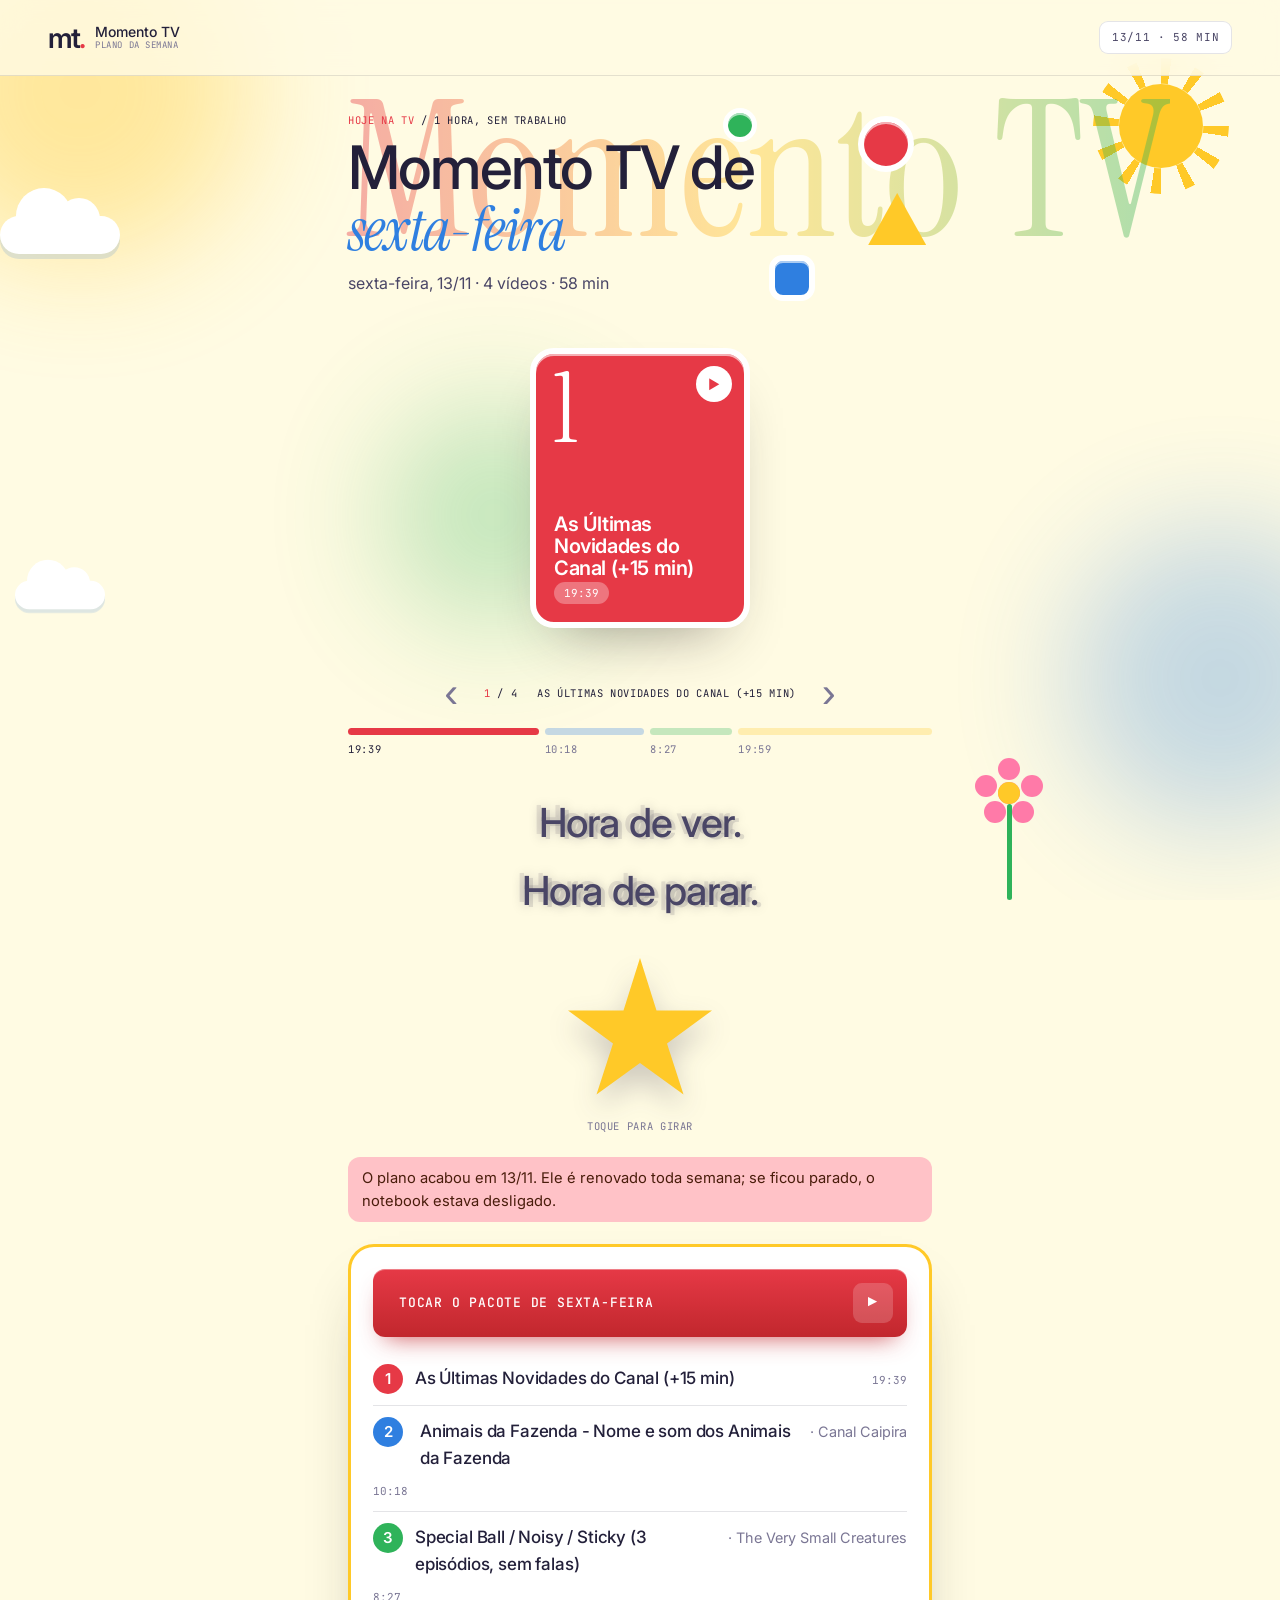
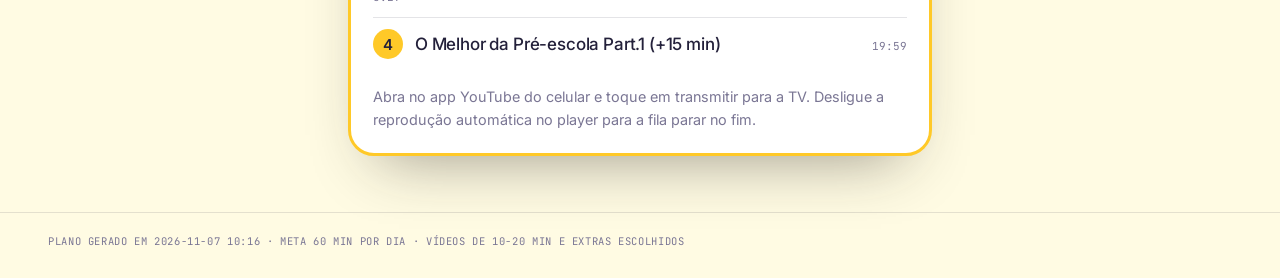
==== index.html @ db43542f "Marca da pagina vira "Momento TV" (titulo, cabecalho, h1 e rodape) Co-Authored-By: Claude Fable 5.1 " ====
<!doctype html>
<html lang="pt-BR">
<head>
<meta charset="utf-8">
<meta name="viewport" content="width=device-width,initial-scale=1">
<meta name="robots" content="noindex">
<title>Momento TV</title>
<link rel="preconnect" href="https://fonts.googleapis.com">
<link rel="stylesheet" href="https://fonts.googleapis.com/css2?family=Inter:wght@400;500;600&family=JetBrains+Mono:wght@400;500&family=Instrument+Serif:ital@1&display=swap">
<style>
  /* Tokens do design system Noa Vale (noa-vale-design-system) */
  :root{
    /* Paleta primária para crianças pequenas: vermelho, azul, amarelo e verde, saturadas, sobre fundo claro */
    --red:#e63946;--blue:#2f7fe0;--yellow:#ffc928;--green:#2fb35a;
    --bg:#fffbe3;--bg-2:#fff3b8;--card:#ffffff;--card-edge:var(--yellow);
    --ink:#23203a;--ink-2:#4a4666;--muted:#7a7694;--line:rgba(35,32,58,.12);
    --accent:var(--red);--accent-deep:#c1272d;--accent-soft:#ffc2c7;--paper:#ffffff;
    --font-sans:"Inter",system-ui,-apple-system,"Segoe UI",Roboto,sans-serif;
    --font-mono:"JetBrains Mono",ui-monospace,"Cascadia Mono",Consolas,monospace;
    --font-script:"Instrument Serif",Georgia,serif;
    --radius:18px;--gutter:clamp(16px,4vw,48px);
    --shadow:0 30px 60px -30px rgba(30,28,25,.45),0 2px 0 rgba(255,255,255,.6) inset;
  }
  :root{color-scheme:light}
  *{box-sizing:border-box}
  html{scroll-behavior:smooth}
  body{margin:0;background:var(--bg);color:var(--ink);font:16px/1.55 var(--font-sans);-webkit-font-smoothing:antialiased}
  a{color:inherit;text-decoration:none}
  h1{font-weight:500;letter-spacing:-.03em;line-height:1.02;margin:0}
  p{margin:0}
  .mono{font-family:var(--font-mono);letter-spacing:.06em}
  .tiny{font-size:10.5px;line-height:1.6;text-transform:uppercase}
  .muted{color:var(--muted)}
  .accent{color:var(--accent)}

  .site-header{position:sticky;top:0;z-index:50;display:flex;align-items:center;justify-content:space-between;gap:12px;height:76px;padding:0 var(--gutter);background:color-mix(in srgb,var(--bg) 82%,transparent);backdrop-filter:blur(14px);border-bottom:1px solid var(--line)}
  .brand{display:flex;align-items:center;gap:12px}
  .brand-mark{font-weight:600;font-size:28px;letter-spacing:-.08em;line-height:1}
  .brand-mark .dot{color:var(--accent)}
  .brand-text{display:flex;flex-direction:column;line-height:1.15}
  .brand-name{font-size:14px;font-weight:500}
  .brand-role{color:var(--muted);font-size:9px}
  .pill{padding:7px 12px;border-radius:9px;background:var(--paper);border:1px solid var(--line);font-size:11px;color:var(--ink-2);white-space:nowrap}

  .wrap{max-width:680px;margin:0 auto;padding:36px var(--gutter) 56px;display:flex;flex-direction:column;gap:22px}
  .hero h1{font-size:clamp(38px,9vw,60px);margin:8px 0 10px}
  .hero h1 em{font-family:var(--font-script);font-weight:400;color:var(--accent)}
  .sub{color:var(--ink-2)}

  .hero h1 em{color:var(--blue)}
  #proximos{border-color:var(--blue)}
  .tcard{background:var(--card);border:3px solid var(--card-edge);border-radius:26px;padding:22px;box-shadow:var(--shadow);display:flex;flex-direction:column;gap:16px}
  .btn-discuss{display:flex;align-items:center;justify-content:space-between;gap:14px;padding:14px 14px 14px 26px;border-radius:12px;background:linear-gradient(180deg,var(--accent),var(--accent-deep));color:#fff;font-family:var(--font-mono);font-size:13px;font-weight:500;letter-spacing:.06em;text-transform:uppercase;box-shadow:0 1px 0 rgba(255,255,255,.35) inset,0 12px 24px -12px rgba(193,39,45,.8);transition:transform .2s,box-shadow .2s}
  .btn-discuss:hover{transform:translateY(-1px);box-shadow:0 1px 0 rgba(255,255,255,.35) inset,0 16px 30px -12px rgba(193,39,45,.8),0 0 0 3px rgba(230,57,70,.28)}
  .btn-icon{display:grid;place-items:center;width:40px;height:40px;border-radius:9px;background:rgba(255,255,255,.18);font-size:15px}
  a:focus-visible,summary:focus-visible{outline:3px solid var(--accent);outline-offset:3px}

  ol{margin:0;padding:0;list-style:none;counter-reset:v;display:flex;flex-direction:column}
  ol li{counter-increment:v;display:grid;grid-template-columns:auto 1fr auto;gap:12px;align-items:baseline;padding:11px 0;border-top:1px solid var(--line)}
  ol li:first-child{border-top:0}
  ol li::before{content:counter(v);display:grid;place-items:center;width:30px;height:30px;border-radius:50%;background:var(--c,var(--red));color:#fff;font-family:var(--font-sans);font-size:15px;font-weight:600}
  ol li:nth-child(4n+1){--c:var(--red)}
  ol li:nth-child(4n+2){--c:var(--blue)}
  ol li:nth-child(4n+3){--c:var(--green)}
  ol li:nth-child(4n+4){--c:var(--yellow)}
  ol li:nth-child(4n+4)::before{color:var(--ink)}
  ol li a{font-weight:500;font-size:17px;letter-spacing:-.01em}
  ol li a:hover{color:var(--accent)}
  .dur{font-family:var(--font-mono);font-size:11px;color:var(--muted);white-space:nowrap}
  .meta{color:var(--muted);font-size:.9rem}

  details summary{cursor:pointer;font-family:var(--font-mono);font-size:11px;letter-spacing:.06em;text-transform:uppercase;list-style:none}
  details summary::before{content:"+ ";color:var(--accent)}
  details[open] summary::before{content:"− "}
  .dia{display:flex;flex-direction:column;gap:6px;padding:14px 0;border-top:1px solid var(--line)}
  .dia:first-child{border-top:0;padding-top:0}
  .dia a.p{font-weight:500;color:var(--accent-deep)}
  .dia a.p:hover{text-decoration:underline}
  .warn{background:var(--accent-soft);color:#4a1d0c;border-radius:12px;padding:10px 14px;font-size:.92rem}
  [hidden]{display:none!important}
  html,body{overflow-x:clip}
  /* ---- Efeitos ---- */
  .bg{position:fixed;inset:0;z-index:-1;overflow:hidden;pointer-events:none}
  .bg i{position:absolute;border-radius:50%;filter:blur(60px);opacity:.38;animation:flutua 18s ease-in-out infinite alternate;will-change:transform}
  .bg i:nth-child(1){width:340px;height:340px;background:var(--yellow);top:-80px;left:-90px}
  .bg i:nth-child(2){width:300px;height:300px;background:var(--blue);opacity:.28;bottom:8%;right:-90px;animation-duration:23s;animation-delay:-6s}
  .bg i:nth-child(3){width:220px;height:220px;background:var(--green);opacity:.3;top:45%;left:30%;animation-duration:27s;animation-delay:-11s}
  @keyframes flutua{to{transform:translate3d(60px,-50px,0) scale(1.18)}}
  .hero{position:relative}
  .ghost{position:absolute;left:-4px;top:-26px;z-index:-1;font-family:var(--font-script);font-size:clamp(90px,26vw,190px);line-height:.9;background:linear-gradient(90deg,var(--red),var(--yellow),var(--green),var(--blue),var(--red));background-size:200% 100%;-webkit-background-clip:text;background-clip:text;color:transparent;-webkit-text-fill-color:transparent;opacity:.4;white-space:nowrap;user-select:none;animation:desliza 16s linear infinite alternate,arcoiris 8s linear infinite}
  @keyframes desliza{to{transform:translateX(-14%)}}
  @keyframes arcoiris{to{background-position:200% 0}}
  .hero h1 em{display:inline-block;animation:balanca 5s ease-in-out infinite}
  @keyframes balanca{0%,100%{transform:rotate(-2deg)}50%{transform:rotate(2.5deg) translateY(-2px)}}
  .reveal{opacity:0;transform:translateY(26px);transition:opacity .8s cubic-bezier(.2,.7,.2,1),transform .8s cubic-bezier(.2,.7,.2,1)}
  .reveal.in{opacity:1;transform:none}
  .tcard{transform-style:preserve-3d;will-change:transform}
  .tcard.tilt{transition:transform .15s ease-out,box-shadow .3s}
  .btn-discuss{position:relative;overflow:hidden;animation:pulsa 3.2s ease-in-out infinite}
  .btn-discuss::after{content:"";position:absolute;top:0;left:-70%;width:45%;height:100%;background:linear-gradient(100deg,transparent,rgba(255,255,255,.45),transparent);transform:skewX(-20deg);animation:brilho 3.8s ease-in-out infinite}
  @keyframes brilho{0%,55%{left:-70%}100%{left:130%}}
  @keyframes pulsa{0%,100%{box-shadow:0 1px 0 rgba(255,255,255,.35) inset,0 12px 24px -12px rgba(193,39,45,.8),0 0 0 0 rgba(230,57,70,.35)}50%{box-shadow:0 1px 0 rgba(255,255,255,.35) inset,0 12px 24px -12px rgba(193,39,45,.8),0 0 0 10px rgba(230,57,70,0)}}
  .btn-icon{transition:transform .25s}
  .btn-discuss:hover .btn-icon{transform:scale(1.18) rotate(-8deg)}
  .reveal.in ol li{animation:entra .55s cubic-bezier(.2,.7,.2,1) both;animation-delay:calc(var(--i,0)*90ms + 150ms)}
  @keyframes entra{from{opacity:0;transform:translateX(-18px)}}
  ol li{transition:padding-left .25s}
  ol li:hover{padding-left:8px}
  .pill{animation:pop .6s cubic-bezier(.3,1.6,.5,1) both}
  @keyframes pop{from{opacity:0;transform:scale(.6)}}
  @media (prefers-reduced-motion:reduce){
    .bg i,.ghost,.hero h1 em,.btn-discuss,.btn-discuss::after,.pill{animation:none}
    .reveal{opacity:1;transform:none;transition:none}
    .reveal.in ol li{animation:none}
    .tcard.tilt{transition:none}
  }
  /* ---- Efeitos do Noa Vale: roda 3D, dust, objetos soltos, passos ---- */
  .roda{display:flex;flex-direction:column;gap:14px}
  .carousel{position:relative;height:340px;perspective:1200px;perspective-origin:50% 40%}
  .ring{position:absolute;inset:0;margin:auto;width:220px;height:280px;transform-style:preserve-3d;transition:transform 1.1s cubic-bezier(.22,.8,.2,1)}
  .vcard{position:absolute;inset:0;display:flex;flex-direction:column;justify-content:space-between;padding:18px;border-radius:24px;border:6px solid #fff;background:var(--c);color:#fff;box-shadow:var(--shadow);backface-visibility:hidden;transform:rotateY(var(--a)) translateZ(var(--r))}
  .vcard.y{color:var(--ink)}
  .vcard .n{font-family:var(--font-script);font-size:96px;line-height:.8}
  .vcard h3{margin:0;font-size:20px;font-weight:600;letter-spacing:-.02em;line-height:1.1}
  .vcard .d{align-self:flex-start;margin-top:10px;font-family:var(--font-mono);font-size:11px;padding:4px 10px;border-radius:99px;background:rgba(255,255,255,.3)}
  .vcard .go{position:absolute;right:12px;top:12px;width:36px;height:36px;border-radius:50%;background:#fff;color:var(--c);display:grid;place-items:center;font-size:13px}
  .vcard.y .go{color:var(--ink)}
  .roda-foot{display:flex;align-items:center;justify-content:center;gap:18px;text-align:center}
  .chev{background:none;border:0;cursor:pointer;color:var(--muted);font-size:42px;line-height:1;padding:0 8px;transition:color .2s,transform .2s}
  .chev:hover{color:var(--accent);transform:scale(1.12)}
  .steps{display:flex;gap:6px}
  .steps button{position:relative;flex:var(--w) 1 0;min-width:0;background:none;border:0;padding:14px 0 0;cursor:pointer;text-align:left;color:var(--muted);font-family:var(--font-mono);font-size:10.5px;letter-spacing:.06em;transition:color .3s}
  .steps button i{position:absolute;top:0;left:0;right:0;height:7px;border-radius:4px;background:var(--c);opacity:.28;transition:opacity .3s}
  .steps button.active{color:var(--ink)}
  .steps button.active i{opacity:1}
  .dust{display:flex;flex-direction:column;align-items:center;gap:6px;margin:14px 0;font-size:clamp(24px,6vw,40px);font-weight:500;letter-spacing:-.02em;color:var(--ink-2);text-align:center}
  .dust span{animation:dust 7s ease-in-out infinite;text-shadow:0 0 12px rgba(35,32,58,.35),4px 2px 0 rgba(35,32,58,.12),-5px -3px 0 rgba(35,32,58,.1)}
  .dust span:last-child{animation-delay:-3.5s}
  @keyframes dust{0%,100%{opacity:.3;letter-spacing:.3em}50%{opacity:1;letter-spacing:-.02em}}
  .scatter{position:absolute;inset:0;pointer-events:none;z-index:-1}
  .toy{position:absolute;box-shadow:var(--shadow);animation:bob 5s ease-in-out infinite}
  .toy.t1{width:56px;height:56px;border-radius:50%;background:var(--red);border:6px solid #fff;right:3%;top:2%;--r:0deg}
  .toy.t2{width:46px;height:46px;border-radius:14px;background:var(--blue);border:6px solid #fff;right:20%;top:78%;--r:-12deg;animation-delay:-1.5s}
  .toy.t3{width:58px;height:52px;background:var(--yellow);clip-path:polygon(50% 0,100% 100%,0 100%);right:1%;top:44%;--r:10deg;animation-delay:-3s;box-shadow:none}
  .toy.t4{width:34px;height:34px;border-radius:50%;background:var(--green);border:5px solid #fff;right:30%;top:-2%;animation-delay:-2s}
  @keyframes bob{0%,100%{transform:translateY(0) rotate(var(--r,0deg))}50%{transform:translateY(-14px) rotate(calc(var(--r,0deg) + 9deg))}}
  @media (max-width:520px){.carousel{height:310px}.ring{width:190px;height:250px}.vcard .n{font-size:78px}.vcard h3{font-size:17px}}
  @media (prefers-reduced-motion:reduce){.ring{transition:none}.dust span,.toy{animation:none}.dust span{opacity:1}}
  /* ---- Ilustrações em CSS no fundo ---- */
  .bg b{position:absolute;display:block}
  .sol{top:84px;right:6%;width:84px;height:84px;border-radius:50%;background:var(--yellow)}
  .sol::before{content:"";position:absolute;inset:-26px;border-radius:50%;background:repeating-conic-gradient(var(--yellow) 0 9deg,transparent 9deg 30deg);-webkit-mask:radial-gradient(circle closest-side,transparent 61%,#000 63%);mask:radial-gradient(circle closest-side,transparent 61%,#000 63%);animation:raios 30s linear infinite}
  @keyframes raios{to{transform:rotate(360deg)}}
  .nuvem{left:0;width:120px;height:38px;border-radius:40px;background:#fff;filter:drop-shadow(0 5px 0 rgba(47,127,224,.16));animation:deriva 70s linear infinite}
  .nuvem::before,.nuvem::after{content:"";position:absolute;border-radius:50%;background:#fff}
  .nuvem::before{width:56px;height:56px;left:16px;top:-28px}
  .nuvem::after{width:42px;height:42px;right:20px;top:-18px}
  .nuvem.n1{top:24%}
  .nuvem.n2{top:64%;transform:scale(.75);animation-duration:95s;animation-delay:-48s}
  @keyframes deriva{from{translate:-180px 0}to{translate:calc(100vw + 180px) 0}}
  .balao{left:7%;bottom:-130px;width:54px;height:66px;border-radius:50% 50% 48% 48%;background:var(--red);animation:sobe 26s ease-in-out infinite}
  .balao::before{content:"";position:absolute;left:12px;top:10px;width:10px;height:16px;border-radius:50%;background:rgba(255,255,255,.55);transform:rotate(20deg)}
  .balao::after{content:"";position:absolute;left:50%;top:100%;width:2px;height:72px;background:var(--ink-2);opacity:.4}
  @keyframes sobe{0%{transform:translate(0,0) rotate(-4deg)}50%{transform:translate(26px,-60vh) rotate(5deg)}100%{transform:translate(-10px,-125vh) rotate(-4deg)}}
  .flor{left:78%;bottom:96px;width:22px;height:22px;border-radius:50%;background:#ff7aa8;box-shadow:0 -24px #ff7aa8,23px -7px #ff7aa8,14px 19px #ff7aa8,-14px 19px #ff7aa8,-23px -7px #ff7aa8;transform-origin:50% 100px;animation:sway 6s ease-in-out infinite alternate}
  .flor::before{content:"";position:absolute;left:50%;top:22px;width:5px;height:96px;margin-left:-2.5px;background:var(--green);border-radius:3px;z-index:-1}
  .flor::after{content:"";position:absolute;inset:0;border-radius:50%;background:var(--yellow)}
  @keyframes sway{from{transform:rotate(-6deg)}to{transform:rotate(6deg)}}
  /* ---- Brinquedo que gira ao toque ---- */
  .brinq-area{display:flex;flex-direction:column;align-items:center;gap:10px}
  .brinq-wrap{filter:drop-shadow(0 14px 14px rgba(35,32,58,.22))}
  .brinq{display:block;width:150px;height:150px;border:0;padding:0;cursor:pointer;background:var(--yellow);clip-path:polygon(50% 0,61% 35%,98% 35%,68% 57%,79% 91%,50% 70%,21% 91%,32% 57%,2% 35%,39% 35%);transition:transform .25s,background .3s;animation:balanca 5s ease-in-out infinite}
  .brinq:hover{transform:scale(1.08)}
  .brinq:focus-visible{outline:3px solid var(--blue);outline-offset:6px}
  .brinq.gira{animation:giraBrinq .7s cubic-bezier(.5,0,.3,1)}
  @keyframes giraBrinq{0%{transform:rotate(0) scale(1)}50%{transform:rotate(180deg) scale(.5)}100%{transform:rotate(360deg) scale(1)}}
  /* ---- Cartões entram virados em 3D ---- */
  .tcard.reveal{transform:none}
  .tcard.reveal.in{animation:entra3d 1s cubic-bezier(.2,.7,.2,1) backwards}
  #hoje{--ry:14deg;--rz:-4deg}
  #proximos{--ry:-14deg;--rz:4deg}
  @keyframes entra3d{from{opacity:0;transform:perspective(900px) rotateY(var(--ry)) rotateZ(var(--rz)) translateY(34px)}}
  @media (prefers-reduced-motion:reduce){.sol::before,.nuvem,.balao,.flor,.brinq,.brinq.gira,.tcard.reveal.in{animation:none}.balao{bottom:12%}}
  .site-footer{padding:20px var(--gutter) 28px;border-top:1px solid var(--line);display:flex;justify-content:space-between;gap:12px;flex-wrap:wrap;color:var(--muted)}
</style>
</head>
<body>
<div class="bg" aria-hidden="true"><i></i><i></i><i></i><b class="sol"></b><b class="nuvem n1"></b><b class="nuvem n2"></b><b class="balao"></b><b class="flor"></b></div>
<header class="site-header">
  <a class="brand" href="./" aria-label="Momento TV, início">
    <span class="brand-mark">mt<span class="dot">.</span></span>
    <span class="brand-text">
      <span class="brand-name">Momento TV</span>
      <span class="brand-role mono">PLANO DA SEMANA</span>
    </span>
  </a>
  <span class="pill mono" id="data-pill" hidden></span>
</header>

<main class="wrap">
  <section class="hero reveal">
    <p class="ghost" aria-hidden="true">Momento TV</p>
    <p class="mono tiny"><span class="accent">HOJE NA TV</span> / 1 HORA, SEM TRABALHO</p>
    <h1 id="titulo">Momento TV de <em>hoje</em></h1>
    <p class="sub" id="sub">Carregando o plano…</p>
    <div class="scatter" aria-hidden="true"><span class="toy t1"></span><span class="toy t2"></span><span class="toy t3"></span><span class="toy t4"></span></div>
  </section>

  <section class="roda reveal" id="roda" hidden aria-label="Vídeos de hoje">
    <div class="carousel"><div class="ring" id="ring"></div></div>
    <div class="roda-foot">
      <button class="chev" id="prev" aria-label="Vídeo anterior">&lsaquo;</button>
      <p class="mono tiny"><span class="accent" id="cur-index">1</span> / <span id="cur-total">1</span> &nbsp; <span id="cur-title"></span></p>
      <button class="chev" id="next" aria-label="Próximo vídeo">&rsaquo;</button>
    </div>
    <div class="steps" id="steps"></div>
  </section>

  <p class="dust" aria-hidden="true"><span>Hora de ver.</span><span>Hora de parar.</span></p>

  <div class="brinq-area">
    <div class="brinq-wrap"><button type="button" class="brinq" id="brinq" aria-label="Girar o brinquedo"></button></div>
    <p class="mono tiny muted">TOQUE PARA GIRAR</p>
  </div>

  <div id="aviso" class="warn" hidden></div>

  <section class="tcard reveal" id="hoje" hidden>
    <a class="btn-discuss" id="tocar" href="#" target="_blank" rel="noopener"><span id="tocar-txt">Tocar o pacote de hoje</span><span class="btn-icon" aria-hidden="true">▶</span></a>
    <ol id="lista"></ol>
    <p class="meta">Abra no app YouTube do celular e toque em transmitir para a TV. Desligue a reprodução automática no player para a fila parar no fim.</p>
  </section>

  <section class="tcard reveal" id="proximos" hidden>
    <details>
      <summary>Próximos dias</summary>
      <div id="dias" style="margin-top:14px"></div>
    </details>
  </section>
</main>

<footer class="site-footer">
  <p class="mono tiny" id="rodape"></p>
</footer>
<script>
(function(){
  const $ = s => document.querySelector(s);
  const esc = s => String(s).replace(/[&<>"']/g, c => ({'&':'&amp;','<':'&lt;','>':'&gt;','"':'&quot;',"'":'&#39;'}[c]));
  const chave = d => d.getFullYear()+'-'+String(d.getMonth()+1).padStart(2,'0')+'-'+String(d.getDate()).padStart(2,'0');
  const nome = iso => { const p = iso.split('-').map(Number); return new Date(p[0], p[1]-1, p[2]).toLocaleDateString('pt-BR', {weekday:'long'}); };
  const dm = iso => iso.slice(8) + '/' + iso.slice(5,7);
  const pacote = d => 'https://www.youtube.com/watch_videos?video_ids=' + d.videos.map(v => encodeURIComponent(v.id)).join(',');
  const curto = t => String(t).replace(/^Patati Patatá\s*[-–]?\s*/, '');
  // Entrada ao rolar
  const io = 'IntersectionObserver' in window ? new IntersectionObserver(es => es.forEach(e => { if(e.isIntersecting){ e.target.classList.add('in'); io.unobserve(e.target); } }), {threshold:.12}) : null;
  document.querySelectorAll('.reveal').forEach(el => io ? io.observe(el) : el.classList.add('in'));
  // Inclinação 3D dos cartões (só com mouse; no toque fica estático)
  if(matchMedia('(hover:hover) and (prefers-reduced-motion:no-preference)').matches){
    document.querySelectorAll('.tcard').forEach(c => {
      c.classList.add('tilt');
      c.addEventListener('mousemove', e => { const r = c.getBoundingClientRect(); const x = (e.clientX-r.left)/r.width-.5, y = (e.clientY-r.top)/r.height-.5; c.style.transform = `perspective(900px) rotateY(${x*7}deg) rotateX(${-y*7}deg)`; });
      c.addEventListener('mouseleave', () => { c.style.transform = ''; });
    });
  }
  // Formas do fundo acompanham a rolagem
  const formas = document.querySelectorAll('.bg i');
  if(matchMedia('(prefers-reduced-motion:no-preference)').matches){
    addEventListener('scroll', () => { const y = scrollY; formas.forEach((f, k) => { f.style.marginTop = (y * (k+1) * -.06) + 'px'; }); }, {passive:true});
  }
  const CORES = ['var(--red)','var(--blue)','var(--green)','var(--yellow)'];
  // Brinquedo: gira, troca de forma e de cor a cada toque
  const FORMAS = ['polygon(50% 0,61% 35%,98% 35%,68% 57%,79% 91%,50% 70%,21% 91%,32% 57%,2% 35%,39% 35%)','circle(50%)','inset(0 round 30px)','polygon(50% 0,100% 100%,0 100%)'];
  let brinqIdx = 0;
  const brinq = $('#brinq');
  brinq.addEventListener('click', () => {
    if(brinq.classList.contains('gira')) return;
    brinq.classList.add('gira');
    setTimeout(() => { brinqIdx++; brinq.style.clipPath = FORMAS[brinqIdx % 4]; brinq.style.background = CORES[(brinqIdx + 3) % 4]; }, 320);
    setTimeout(() => brinq.classList.remove('gira'), 700);
  });
  // Roda 3D dos vídeos do dia (carrossel do Noa Vale)
  const minutos = s => s.split(':').reverse().reduce((t, x, k) => t + Number(x) * Math.pow(60, k), 0) / 60;
  let rodaIdx = 0, rodaTimer = null, rodaN = 0, rodaR = 0;
  const movimento = !matchMedia('(prefers-reduced-motion:reduce)').matches;
  function rodaMostra(i, vids){
    rodaIdx = (i + rodaN) % rodaN;
    $('#ring').style.transform = `translateZ(${-rodaR}px) rotateY(${-rodaIdx * 360 / rodaN}deg)`;
    $('#cur-index').textContent = rodaIdx + 1;
    $('#cur-title').textContent = curto(vids[rodaIdx].title);
    document.querySelectorAll('#steps button').forEach((b, k) => b.classList.toggle('active', k === rodaIdx));
  }
  function montaRoda(vids){
    rodaN = vids.length;
    $('#roda').hidden = false;
    const larg = $('#ring').offsetWidth || 220;
    rodaR = Math.max(110, (larg / 2) / Math.tan(Math.PI / rodaN)) + 36;
    $('#cur-total').textContent = rodaN;
    $('#ring').innerHTML = vids.map((v, k) => {
      const amarelo = k % 4 === 3;
      return `<a class="vcard${amarelo ? ' y' : ''}" href="${esc(v.url)}" target="_blank" rel="noopener" style="--c:${CORES[k % 4]};--a:${k * 360 / rodaN}deg;--r:${rodaR}px"><span class="go" aria-hidden="true">▶</span><span class="n">${k + 1}</span><span><h3>${esc(curto(v.title))}</h3><span class="d">${esc(v.duracao)}</span></span></a>`;
    }).join('');
    $('#steps').innerHTML = vids.map((v, k) => `<button type="button" style="--c:${CORES[k % 4]};--w:${minutos(v.duracao).toFixed(2)}" aria-label="Ir ao vídeo ${k + 1}"><i></i>${esc(v.duracao)}</button>`).join('');
    document.querySelectorAll('#steps button').forEach((b, k) => b.addEventListener('click', () => { rodaMostra(k, vids); rodaAuto(vids); }));
    $('#prev').onclick = () => { rodaMostra(rodaIdx - 1, vids); rodaAuto(vids); };
    $('#next').onclick = () => { rodaMostra(rodaIdx + 1, vids); rodaAuto(vids); };
    $('#ring').onmouseenter = () => clearInterval(rodaTimer);
    $('#ring').onmouseleave = () => rodaAuto(vids);
    rodaMostra(0, vids);
    rodaAuto(vids);
  }
  function rodaAuto(vids){ clearInterval(rodaTimer); if(movimento) rodaTimer = setInterval(() => rodaMostra(rodaIdx + 1, vids), 4200); }
  fetch('plano.json?v=' + Date.now(), {cache:'no-store'}).then(r => r.json()).then(p => {
    const dias = (p.dias || []).filter(d => d.videos && d.videos.length);
    if(!dias.length){ $('#sub').textContent = 'O plano está vazio. Peça para atualizar.'; return; }
    const hoje = chave(new Date());
    const futuros = dias.filter(d => d.data >= hoje);
    const d0 = futuros[0] || dias[dias.length-1];
    const ehHoje = d0.data === hoje;
    $('#titulo').innerHTML = 'Momento TV de <em>' + (ehHoje ? 'hoje' : esc(nome(d0.data))) + '</em>';
    $('#sub').textContent = nome(d0.data) + ', ' + dm(d0.data) + ' · ' + d0.videos.length + ' vídeos · ' + d0.total_min + ' min';
    $('#data-pill').textContent = dm(d0.data) + ' · ' + d0.total_min + ' MIN';
    $('#data-pill').hidden = false;
    $('#tocar').href = pacote(d0);
    $('#tocar-txt').textContent = 'Tocar o pacote de ' + (ehHoje ? 'hoje' : nome(d0.data));
    $('#lista').innerHTML = d0.videos.map((v, i) => `<li style="--i:${i}"><a href="${esc(v.url)}" target="_blank" rel="noopener">${esc(curto(v.title))}</a>${v.canal ? ' <span class="meta">· ' + esc(v.canal) + '</span>' : ''} <span class="dur">${esc(v.duracao)}</span></li>`).join('');
    $('#hoje').hidden = false;
    montaRoda(d0.videos);
    const resto = futuros.slice(1);
    if(resto.length){
      $('#dias').innerHTML = resto.map(d => `<div class="dia"><a class="p" href="${esc(pacote(d))}" target="_blank" rel="noopener">▶ Pacote de ${esc(nome(d.data))} (${esc(dm(d.data))}) · ${d.total_min} min</a><p class="meta">${d.videos.map(v => esc(curto(v.title))).join(' · ')}</p></div>`).join('');
      $('#proximos').hidden = false;
    }
    const ultimo = dias[dias.length-1].data;
    if(ultimo < hoje){ $('#aviso').textContent = 'O plano acabou em ' + dm(ultimo) + '. Ele é renovado toda semana; se ficou parado, o notebook estava desligado.'; $('#aviso').hidden = false; }
    $('#rodape').textContent = 'Plano gerado em ' + String(p.geradoEm || '').replace('T', ' ').slice(0, 16) + ' · meta ' + (p.metaMin || 60) + ' min por dia · vídeos de ' + (p.faixa || '10-20 min') + (dias.some(d => (d.videos || []).some(v => v.canal)) ? ' e extras escolhidos' : '');
  }).catch(() => { $('#sub').textContent = 'Não consegui carregar o plano. Confira a internet e recarregue.'; });
})();
</script>
</body>
</html>
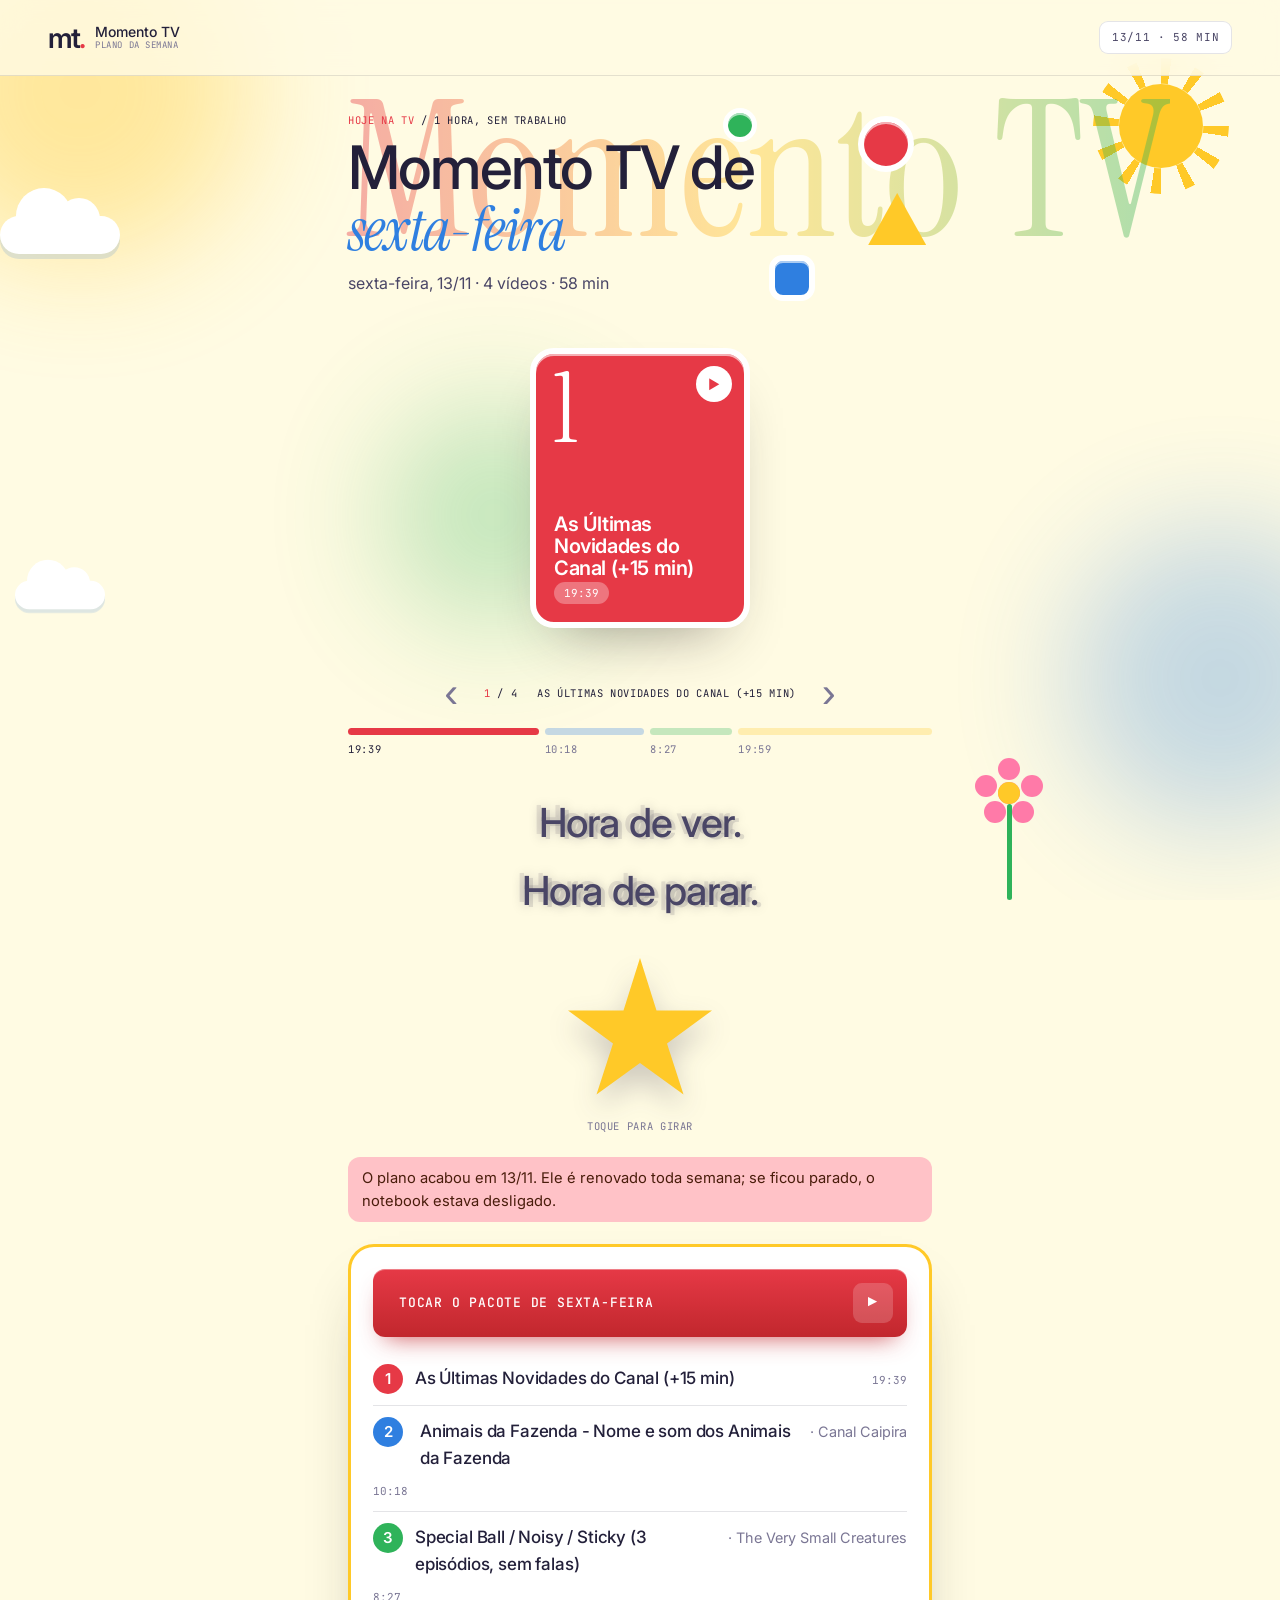
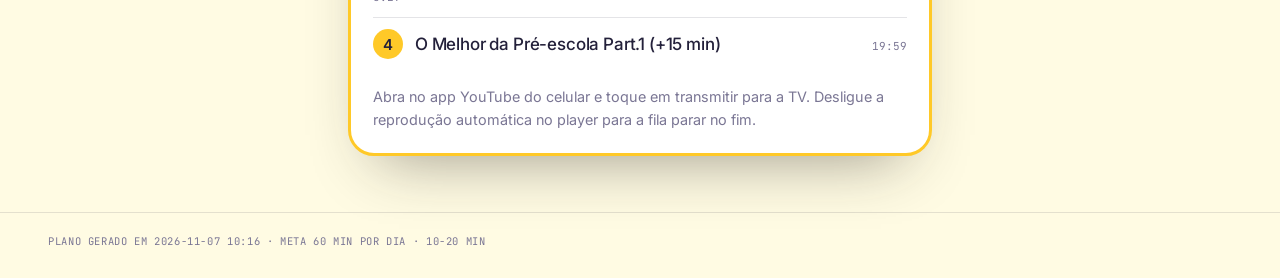
==== commit 40ce92b7: "Nucleo Montessori: catalogo.json de 54 videos substitui o canal Patati (--sem-canal), max 2 por cana" ====
--- a/index.html
+++ b/index.html
@@ -332,7 +332,7 @@
     }
     const ultimo = dias[dias.length-1].data;
     if(ultimo < hoje){ $('#aviso').textContent = 'O plano acabou em ' + dm(ultimo) + '. Ele é renovado toda semana; se ficou parado, o notebook estava desligado.'; $('#aviso').hidden = false; }
-    $('#rodape').textContent = 'Plano gerado em ' + String(p.geradoEm || '').replace('T', ' ').slice(0, 16) + ' · meta ' + (p.metaMin || 60) + ' min por dia · vídeos de ' + (p.faixa || '10-20 min') + (dias.some(d => (d.videos || []).some(v => v.canal)) ? ' e extras escolhidos' : '');
+    $('#rodape').textContent = 'Plano gerado em ' + String(p.geradoEm || '').replace('T', ' ').slice(0, 16) + ' · meta ' + (p.metaMin || 60) + ' min por dia · ' + (p.faixa || 'catálogo escolhido à mão');
   }).catch(() => { $('#sub').textContent = 'Não consegui carregar o plano. Confira a internet e recarregue.'; });
 })();
 </script>
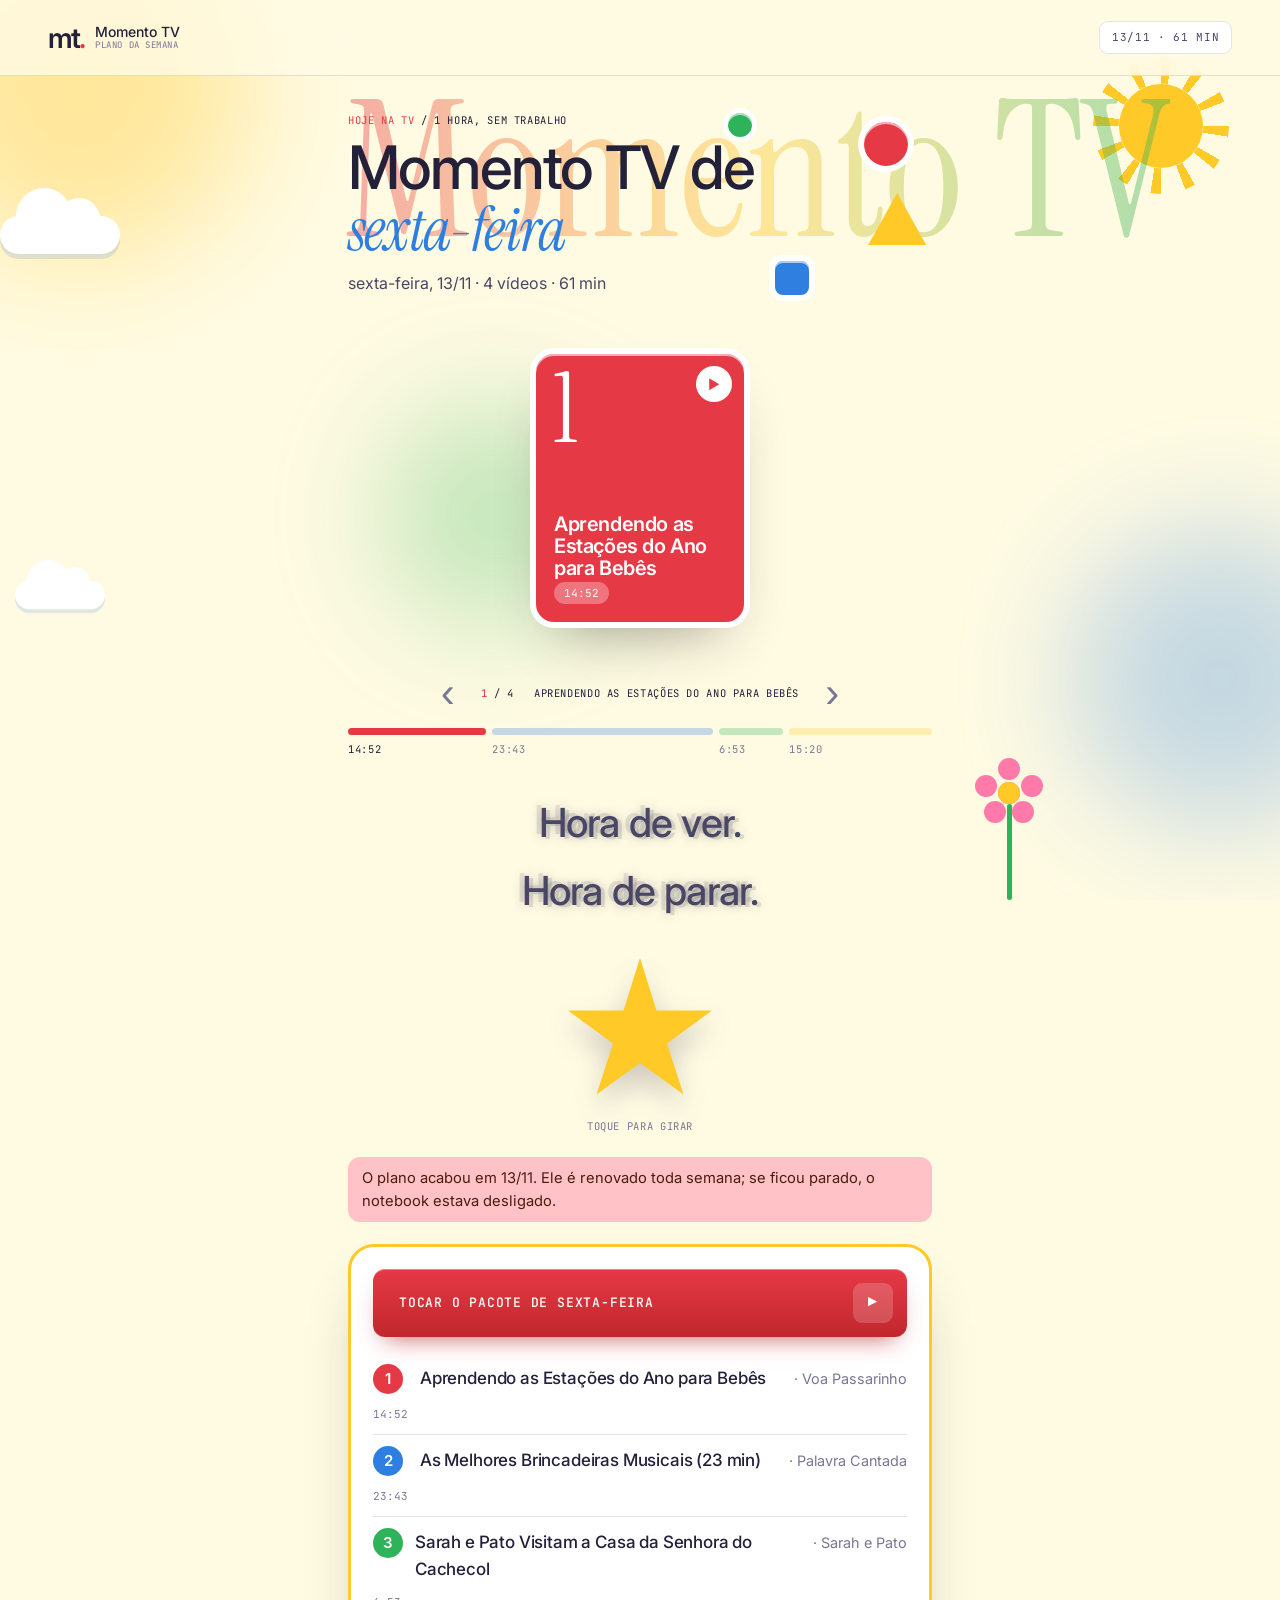
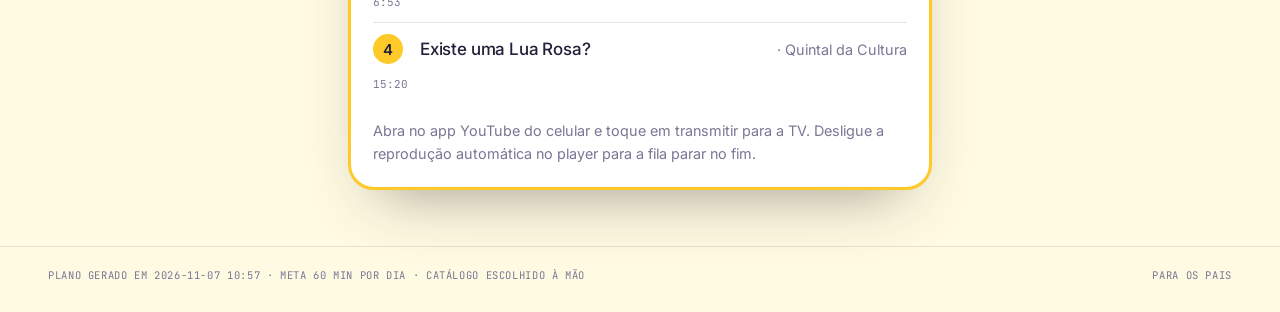
==== commit cf6e3127: "Rodape: link Para os pais (painel) Co-Authored-By: Claude Fable 5.1 <noreply@anthropic.com>" ====
--- a/index.html
+++ b/index.html
@@ -241,6 +241,7 @@
 
 <footer class="site-footer">
   <p class="mono tiny" id="rodape"></p>
+  <a class="mono tiny" style="color:inherit" href="https://claude.ai/artifact/XzqS7mqzaHzZkBcvkxbw5g#pais" target="_blank" rel="noopener">Para os pais</a>
 </footer>
 <script>
 (function(){
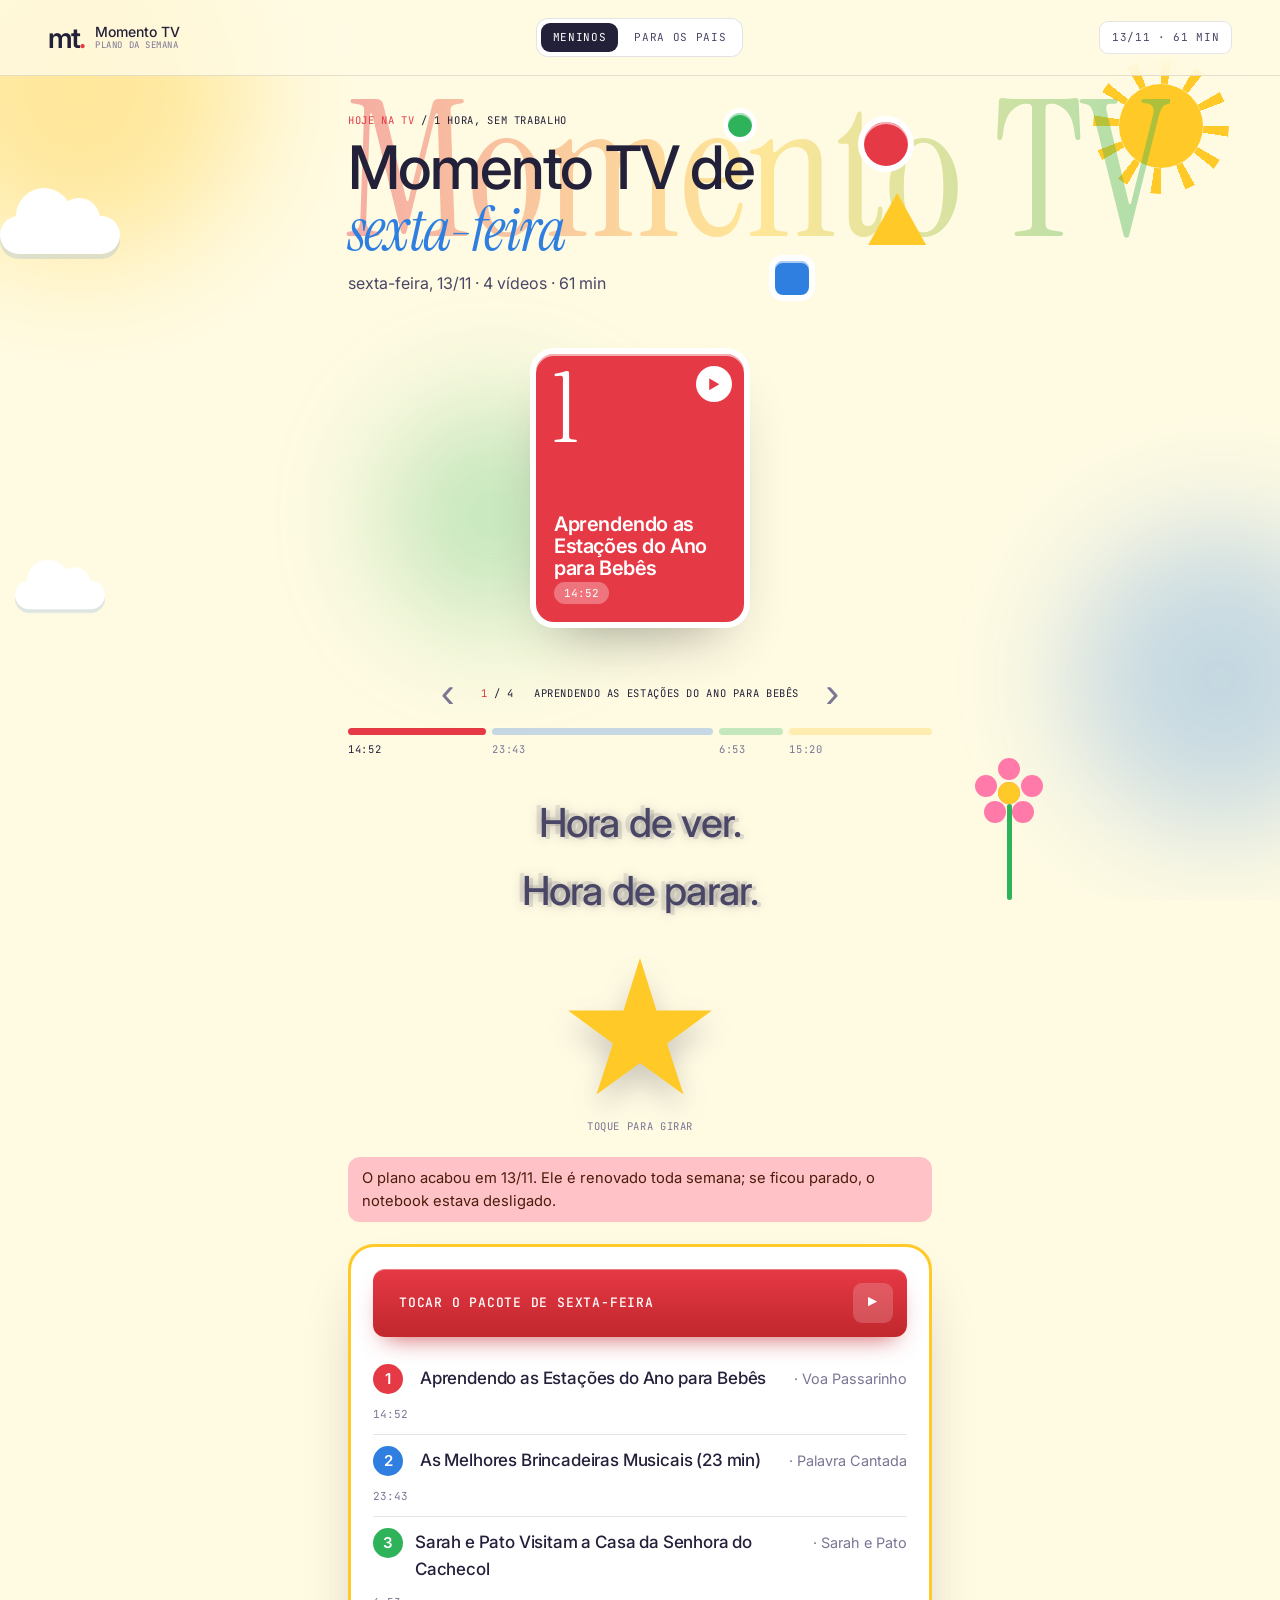
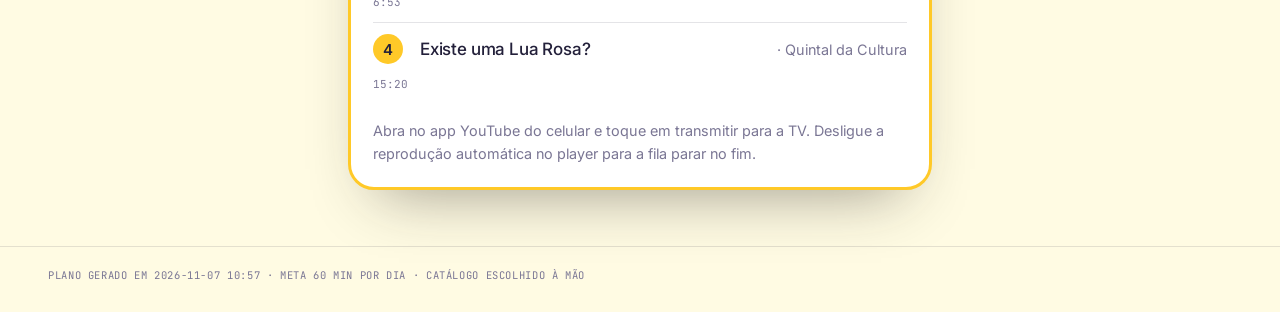
==== commit d2800e3e: "Aba "Para os pais": pagina pais.html com pacote diario de videos didaticos (catalogo-pais.json, plan" ====
--- a/index.html
+++ b/index.html
@@ -181,6 +181,9 @@
   #proximos{--ry:-14deg;--rz:4deg}
   @keyframes entra3d{from{opacity:0;transform:perspective(900px) rotateY(var(--ry)) rotateZ(var(--rz)) translateY(34px)}}
   @media (prefers-reduced-motion:reduce){.sol::before,.nuvem,.balao,.flor,.brinq,.brinq.gira,.tcard.reveal.in{animation:none}.balao{bottom:12%}}
+  .abas{display:flex;gap:4px;padding:4px;border-radius:12px;background:var(--paper);border:1px solid var(--line)}
+  .abas a{padding:6px 12px;border-radius:9px;font-family:var(--font-mono);font-size:11px;letter-spacing:.06em;text-transform:uppercase;color:var(--ink-2)}
+  .abas a[aria-current="page"]{background:var(--ink);color:#fff}
   .site-footer{padding:20px var(--gutter) 28px;border-top:1px solid var(--line);display:flex;justify-content:space-between;gap:12px;flex-wrap:wrap;color:var(--muted)}
 </style>
 </head>
@@ -194,6 +197,10 @@
       <span class="brand-role mono">PLANO DA SEMANA</span>
     </span>
   </a>
+  <nav class="abas" aria-label="Seções">
+    <a href="./" aria-current="page">Meninos</a>
+    <a href="./pais.html">Para os pais</a>
+  </nav>
   <span class="pill mono" id="data-pill" hidden></span>
 </header>
 
@@ -241,7 +248,6 @@
 
 <footer class="site-footer">
   <p class="mono tiny" id="rodape"></p>
-  <a class="mono tiny" style="color:inherit" href="https://claude.ai/artifact/XzqS7mqzaHzZkBcvkxbw5g#pais" target="_blank" rel="noopener">Para os pais</a>
 </footer>
 <script>
 (function(){
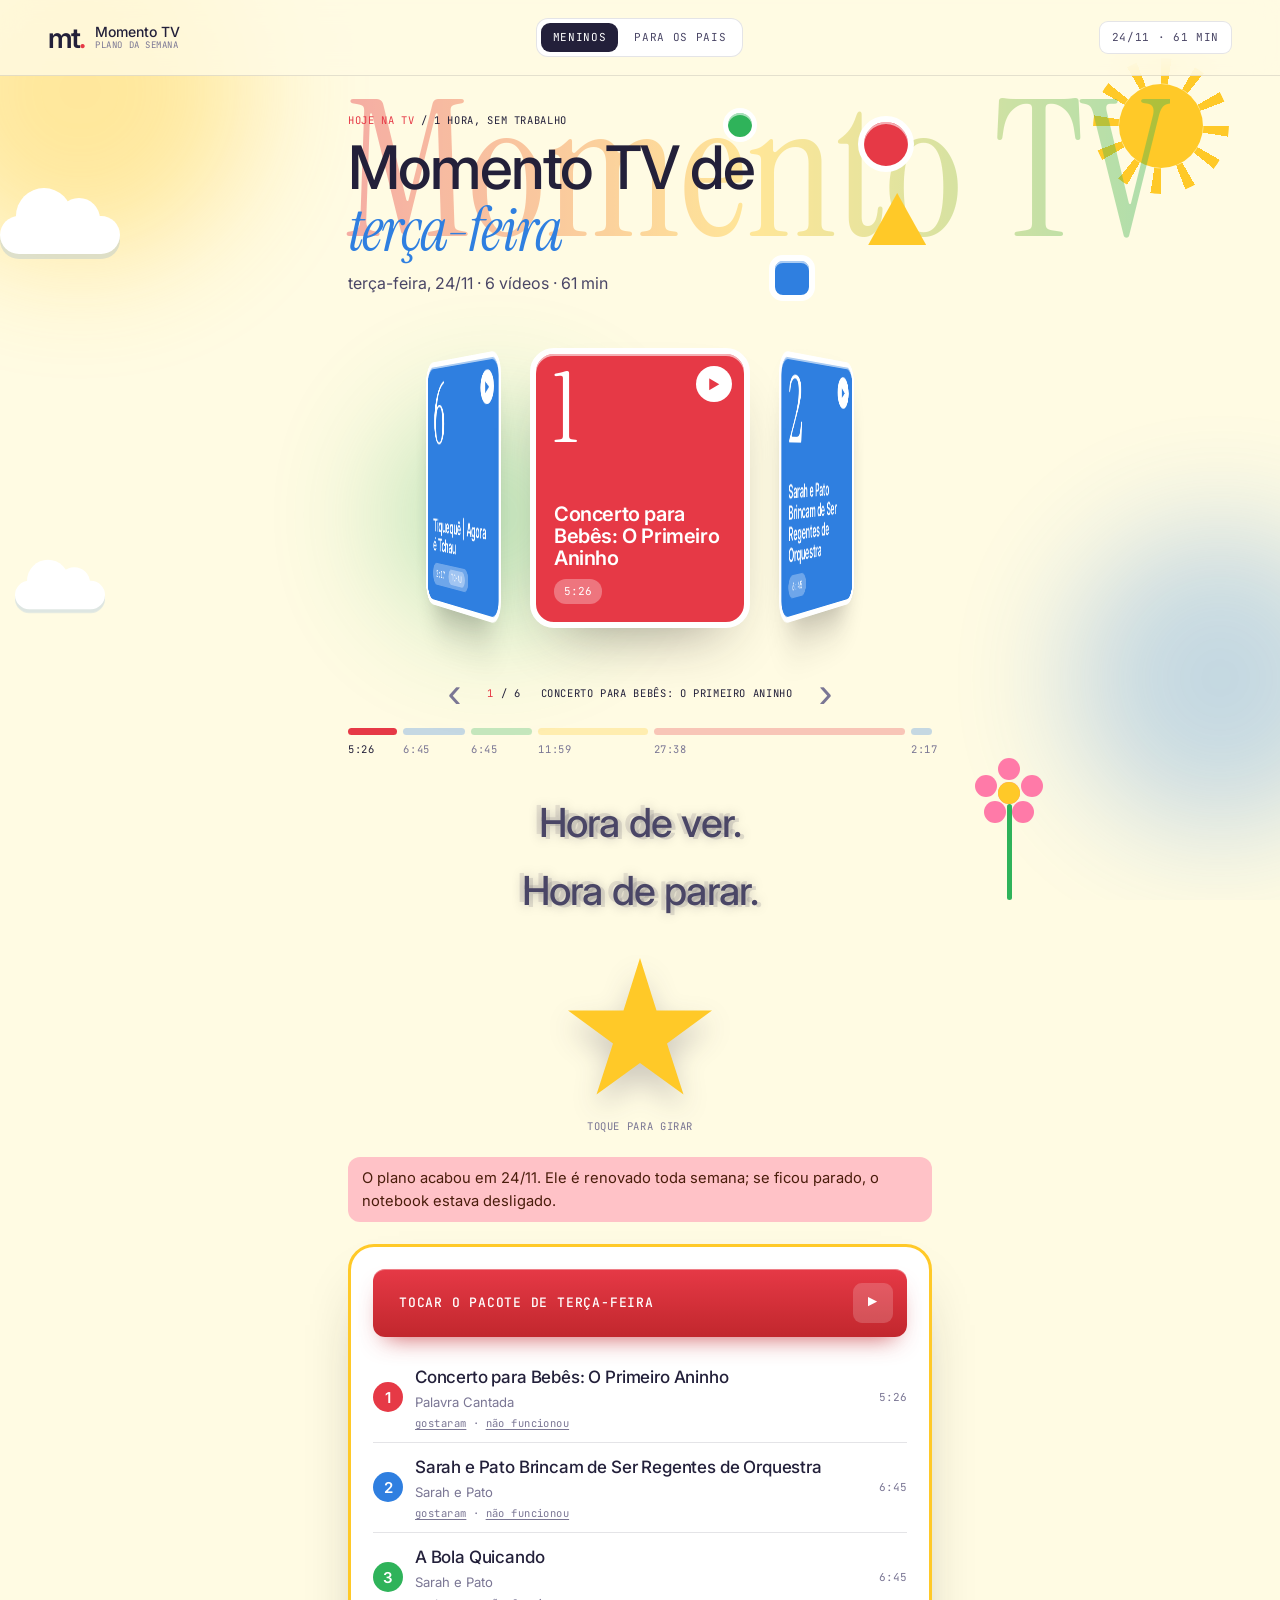
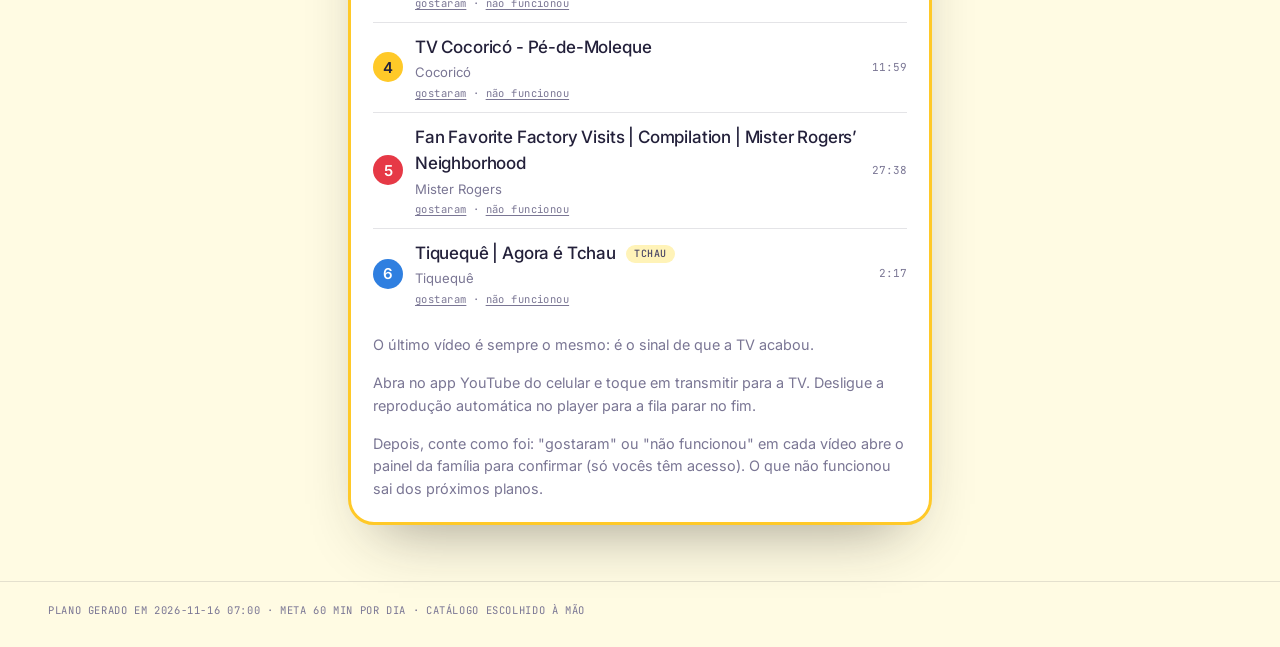
==== commit e928e728: "Página Momento TV Co-Authored-By: Claude Fable 5.2 <noreply@anthropic.com>" ====
--- a/index.html
+++ b/index.html
@@ -4,190 +4,18 @@
 <meta charset="utf-8">
 <meta name="viewport" content="width=device-width,initial-scale=1">
 <meta name="robots" content="noindex">
+<meta name="theme-color" content="#fffbe3">
 <title>Momento TV</title>
+<link rel="icon" href="icones/mt.svg" type="image/svg+xml">
+<link rel="icon" href="icones/mt-32.png" sizes="32x32" type="image/png">
+<link rel="apple-touch-icon" href="icones/mt-180.png">
+<link rel="manifest" href="manifest.webmanifest">
 <link rel="preconnect" href="https://fonts.googleapis.com">
 <link rel="stylesheet" href="https://fonts.googleapis.com/css2?family=Inter:wght@400;500;600&family=JetBrains+Mono:wght@400;500&family=Instrument+Serif:ital@1&display=swap">
-<style>
-  /* Tokens do design system Noa Vale (noa-vale-design-system) */
-  :root{
-    /* Paleta primária para crianças pequenas: vermelho, azul, amarelo e verde, saturadas, sobre fundo claro */
-    --red:#e63946;--blue:#2f7fe0;--yellow:#ffc928;--green:#2fb35a;
-    --bg:#fffbe3;--bg-2:#fff3b8;--card:#ffffff;--card-edge:var(--yellow);
-    --ink:#23203a;--ink-2:#4a4666;--muted:#7a7694;--line:rgba(35,32,58,.12);
-    --accent:var(--red);--accent-deep:#c1272d;--accent-soft:#ffc2c7;--paper:#ffffff;
-    --font-sans:"Inter",system-ui,-apple-system,"Segoe UI",Roboto,sans-serif;
-    --font-mono:"JetBrains Mono",ui-monospace,"Cascadia Mono",Consolas,monospace;
-    --font-script:"Instrument Serif",Georgia,serif;
-    --radius:18px;--gutter:clamp(16px,4vw,48px);
-    --shadow:0 30px 60px -30px rgba(30,28,25,.45),0 2px 0 rgba(255,255,255,.6) inset;
-  }
-  :root{color-scheme:light}
-  *{box-sizing:border-box}
-  html{scroll-behavior:smooth}
-  body{margin:0;background:var(--bg);color:var(--ink);font:16px/1.55 var(--font-sans);-webkit-font-smoothing:antialiased}
-  a{color:inherit;text-decoration:none}
-  h1{font-weight:500;letter-spacing:-.03em;line-height:1.02;margin:0}
-  p{margin:0}
-  .mono{font-family:var(--font-mono);letter-spacing:.06em}
-  .tiny{font-size:10.5px;line-height:1.6;text-transform:uppercase}
-  .muted{color:var(--muted)}
-  .accent{color:var(--accent)}
-
-  .site-header{position:sticky;top:0;z-index:50;display:flex;align-items:center;justify-content:space-between;gap:12px;height:76px;padding:0 var(--gutter);background:color-mix(in srgb,var(--bg) 82%,transparent);backdrop-filter:blur(14px);border-bottom:1px solid var(--line)}
-  .brand{display:flex;align-items:center;gap:12px}
-  .brand-mark{font-weight:600;font-size:28px;letter-spacing:-.08em;line-height:1}
-  .brand-mark .dot{color:var(--accent)}
-  .brand-text{display:flex;flex-direction:column;line-height:1.15}
-  .brand-name{font-size:14px;font-weight:500}
-  .brand-role{color:var(--muted);font-size:9px}
-  .pill{padding:7px 12px;border-radius:9px;background:var(--paper);border:1px solid var(--line);font-size:11px;color:var(--ink-2);white-space:nowrap}
-
-  .wrap{max-width:680px;margin:0 auto;padding:36px var(--gutter) 56px;display:flex;flex-direction:column;gap:22px}
-  .hero h1{font-size:clamp(38px,9vw,60px);margin:8px 0 10px}
-  .hero h1 em{font-family:var(--font-script);font-weight:400;color:var(--accent)}
-  .sub{color:var(--ink-2)}
-
-  .hero h1 em{color:var(--blue)}
-  #proximos{border-color:var(--blue)}
-  .tcard{background:var(--card);border:3px solid var(--card-edge);border-radius:26px;padding:22px;box-shadow:var(--shadow);display:flex;flex-direction:column;gap:16px}
-  .btn-discuss{display:flex;align-items:center;justify-content:space-between;gap:14px;padding:14px 14px 14px 26px;border-radius:12px;background:linear-gradient(180deg,var(--accent),var(--accent-deep));color:#fff;font-family:var(--font-mono);font-size:13px;font-weight:500;letter-spacing:.06em;text-transform:uppercase;box-shadow:0 1px 0 rgba(255,255,255,.35) inset,0 12px 24px -12px rgba(193,39,45,.8);transition:transform .2s,box-shadow .2s}
-  .btn-discuss:hover{transform:translateY(-1px);box-shadow:0 1px 0 rgba(255,255,255,.35) inset,0 16px 30px -12px rgba(193,39,45,.8),0 0 0 3px rgba(230,57,70,.28)}
-  .btn-icon{display:grid;place-items:center;width:40px;height:40px;border-radius:9px;background:rgba(255,255,255,.18);font-size:15px}
-  a:focus-visible,summary:focus-visible{outline:3px solid var(--accent);outline-offset:3px}
-
-  ol{margin:0;padding:0;list-style:none;counter-reset:v;display:flex;flex-direction:column}
-  ol li{counter-increment:v;display:grid;grid-template-columns:auto 1fr auto;gap:12px;align-items:baseline;padding:11px 0;border-top:1px solid var(--line)}
-  ol li:first-child{border-top:0}
-  ol li::before{content:counter(v);display:grid;place-items:center;width:30px;height:30px;border-radius:50%;background:var(--c,var(--red));color:#fff;font-family:var(--font-sans);font-size:15px;font-weight:600}
-  ol li:nth-child(4n+1){--c:var(--red)}
-  ol li:nth-child(4n+2){--c:var(--blue)}
-  ol li:nth-child(4n+3){--c:var(--green)}
-  ol li:nth-child(4n+4){--c:var(--yellow)}
-  ol li:nth-child(4n+4)::before{color:var(--ink)}
-  ol li a{font-weight:500;font-size:17px;letter-spacing:-.01em}
-  ol li a:hover{color:var(--accent)}
-  .dur{font-family:var(--font-mono);font-size:11px;color:var(--muted);white-space:nowrap}
-  .meta{color:var(--muted);font-size:.9rem}
-
-  details summary{cursor:pointer;font-family:var(--font-mono);font-size:11px;letter-spacing:.06em;text-transform:uppercase;list-style:none}
-  details summary::before{content:"+ ";color:var(--accent)}
-  details[open] summary::before{content:"− "}
-  .dia{display:flex;flex-direction:column;gap:6px;padding:14px 0;border-top:1px solid var(--line)}
-  .dia:first-child{border-top:0;padding-top:0}
-  .dia a.p{font-weight:500;color:var(--accent-deep)}
-  .dia a.p:hover{text-decoration:underline}
-  .warn{background:var(--accent-soft);color:#4a1d0c;border-radius:12px;padding:10px 14px;font-size:.92rem}
-  [hidden]{display:none!important}
-  html,body{overflow-x:clip}
-  /* ---- Efeitos ---- */
-  .bg{position:fixed;inset:0;z-index:-1;overflow:hidden;pointer-events:none}
-  .bg i{position:absolute;border-radius:50%;filter:blur(60px);opacity:.38;animation:flutua 18s ease-in-out infinite alternate;will-change:transform}
-  .bg i:nth-child(1){width:340px;height:340px;background:var(--yellow);top:-80px;left:-90px}
-  .bg i:nth-child(2){width:300px;height:300px;background:var(--blue);opacity:.28;bottom:8%;right:-90px;animation-duration:23s;animation-delay:-6s}
-  .bg i:nth-child(3){width:220px;height:220px;background:var(--green);opacity:.3;top:45%;left:30%;animation-duration:27s;animation-delay:-11s}
-  @keyframes flutua{to{transform:translate3d(60px,-50px,0) scale(1.18)}}
-  .hero{position:relative}
-  .ghost{position:absolute;left:-4px;top:-26px;z-index:-1;font-family:var(--font-script);font-size:clamp(90px,26vw,190px);line-height:.9;background:linear-gradient(90deg,var(--red),var(--yellow),var(--green),var(--blue),var(--red));background-size:200% 100%;-webkit-background-clip:text;background-clip:text;color:transparent;-webkit-text-fill-color:transparent;opacity:.4;white-space:nowrap;user-select:none;animation:desliza 16s linear infinite alternate,arcoiris 8s linear infinite}
-  @keyframes desliza{to{transform:translateX(-14%)}}
-  @keyframes arcoiris{to{background-position:200% 0}}
-  .hero h1 em{display:inline-block;animation:balanca 5s ease-in-out infinite}
-  @keyframes balanca{0%,100%{transform:rotate(-2deg)}50%{transform:rotate(2.5deg) translateY(-2px)}}
-  .reveal{opacity:0;transform:translateY(26px);transition:opacity .8s cubic-bezier(.2,.7,.2,1),transform .8s cubic-bezier(.2,.7,.2,1)}
-  .reveal.in{opacity:1;transform:none}
-  .tcard{transform-style:preserve-3d;will-change:transform}
-  .tcard.tilt{transition:transform .15s ease-out,box-shadow .3s}
-  .btn-discuss{position:relative;overflow:hidden;animation:pulsa 3.2s ease-in-out infinite}
-  .btn-discuss::after{content:"";position:absolute;top:0;left:-70%;width:45%;height:100%;background:linear-gradient(100deg,transparent,rgba(255,255,255,.45),transparent);transform:skewX(-20deg);animation:brilho 3.8s ease-in-out infinite}
-  @keyframes brilho{0%,55%{left:-70%}100%{left:130%}}
-  @keyframes pulsa{0%,100%{box-shadow:0 1px 0 rgba(255,255,255,.35) inset,0 12px 24px -12px rgba(193,39,45,.8),0 0 0 0 rgba(230,57,70,.35)}50%{box-shadow:0 1px 0 rgba(255,255,255,.35) inset,0 12px 24px -12px rgba(193,39,45,.8),0 0 0 10px rgba(230,57,70,0)}}
-  .btn-icon{transition:transform .25s}
-  .btn-discuss:hover .btn-icon{transform:scale(1.18) rotate(-8deg)}
-  .reveal.in ol li{animation:entra .55s cubic-bezier(.2,.7,.2,1) both;animation-delay:calc(var(--i,0)*90ms + 150ms)}
-  @keyframes entra{from{opacity:0;transform:translateX(-18px)}}
-  ol li{transition:padding-left .25s}
-  ol li:hover{padding-left:8px}
-  .pill{animation:pop .6s cubic-bezier(.3,1.6,.5,1) both}
-  @keyframes pop{from{opacity:0;transform:scale(.6)}}
-  @media (prefers-reduced-motion:reduce){
-    .bg i,.ghost,.hero h1 em,.btn-discuss,.btn-discuss::after,.pill{animation:none}
-    .reveal{opacity:1;transform:none;transition:none}
-    .reveal.in ol li{animation:none}
-    .tcard.tilt{transition:none}
-  }
-  /* ---- Efeitos do Noa Vale: roda 3D, dust, objetos soltos, passos ---- */
-  .roda{display:flex;flex-direction:column;gap:14px}
-  .carousel{position:relative;height:340px;perspective:1200px;perspective-origin:50% 40%}
-  .ring{position:absolute;inset:0;margin:auto;width:220px;height:280px;transform-style:preserve-3d;transition:transform 1.1s cubic-bezier(.22,.8,.2,1)}
-  .vcard{position:absolute;inset:0;display:flex;flex-direction:column;justify-content:space-between;padding:18px;border-radius:24px;border:6px solid #fff;background:var(--c);color:#fff;box-shadow:var(--shadow);backface-visibility:hidden;transform:rotateY(var(--a)) translateZ(var(--r))}
-  .vcard.y{color:var(--ink)}
-  .vcard .n{font-family:var(--font-script);font-size:96px;line-height:.8}
-  .vcard h3{margin:0;font-size:20px;font-weight:600;letter-spacing:-.02em;line-height:1.1}
-  .vcard .d{align-self:flex-start;margin-top:10px;font-family:var(--font-mono);font-size:11px;padding:4px 10px;border-radius:99px;background:rgba(255,255,255,.3)}
-  .vcard .go{position:absolute;right:12px;top:12px;width:36px;height:36px;border-radius:50%;background:#fff;color:var(--c);display:grid;place-items:center;font-size:13px}
-  .vcard.y .go{color:var(--ink)}
-  .roda-foot{display:flex;align-items:center;justify-content:center;gap:18px;text-align:center}
-  .chev{background:none;border:0;cursor:pointer;color:var(--muted);font-size:42px;line-height:1;padding:0 8px;transition:color .2s,transform .2s}
-  .chev:hover{color:var(--accent);transform:scale(1.12)}
-  .steps{display:flex;gap:6px}
-  .steps button{position:relative;flex:var(--w) 1 0;min-width:0;background:none;border:0;padding:14px 0 0;cursor:pointer;text-align:left;color:var(--muted);font-family:var(--font-mono);font-size:10.5px;letter-spacing:.06em;transition:color .3s}
-  .steps button i{position:absolute;top:0;left:0;right:0;height:7px;border-radius:4px;background:var(--c);opacity:.28;transition:opacity .3s}
-  .steps button.active{color:var(--ink)}
-  .steps button.active i{opacity:1}
-  .dust{display:flex;flex-direction:column;align-items:center;gap:6px;margin:14px 0;font-size:clamp(24px,6vw,40px);font-weight:500;letter-spacing:-.02em;color:var(--ink-2);text-align:center}
-  .dust span{animation:dust 7s ease-in-out infinite;text-shadow:0 0 12px rgba(35,32,58,.35),4px 2px 0 rgba(35,32,58,.12),-5px -3px 0 rgba(35,32,58,.1)}
-  .dust span:last-child{animation-delay:-3.5s}
-  @keyframes dust{0%,100%{opacity:.3;letter-spacing:.3em}50%{opacity:1;letter-spacing:-.02em}}
-  .scatter{position:absolute;inset:0;pointer-events:none;z-index:-1}
-  .toy{position:absolute;box-shadow:var(--shadow);animation:bob 5s ease-in-out infinite}
-  .toy.t1{width:56px;height:56px;border-radius:50%;background:var(--red);border:6px solid #fff;right:3%;top:2%;--r:0deg}
-  .toy.t2{width:46px;height:46px;border-radius:14px;background:var(--blue);border:6px solid #fff;right:20%;top:78%;--r:-12deg;animation-delay:-1.5s}
-  .toy.t3{width:58px;height:52px;background:var(--yellow);clip-path:polygon(50% 0,100% 100%,0 100%);right:1%;top:44%;--r:10deg;animation-delay:-3s;box-shadow:none}
-  .toy.t4{width:34px;height:34px;border-radius:50%;background:var(--green);border:5px solid #fff;right:30%;top:-2%;animation-delay:-2s}
-  @keyframes bob{0%,100%{transform:translateY(0) rotate(var(--r,0deg))}50%{transform:translateY(-14px) rotate(calc(var(--r,0deg) + 9deg))}}
-  @media (max-width:520px){.carousel{height:310px}.ring{width:190px;height:250px}.vcard .n{font-size:78px}.vcard h3{font-size:17px}}
-  @media (prefers-reduced-motion:reduce){.ring{transition:none}.dust span,.toy{animation:none}.dust span{opacity:1}}
-  /* ---- Ilustrações em CSS no fundo ---- */
-  .bg b{position:absolute;display:block}
-  .sol{top:84px;right:6%;width:84px;height:84px;border-radius:50%;background:var(--yellow)}
-  .sol::before{content:"";position:absolute;inset:-26px;border-radius:50%;background:repeating-conic-gradient(var(--yellow) 0 9deg,transparent 9deg 30deg);-webkit-mask:radial-gradient(circle closest-side,transparent 61%,#000 63%);mask:radial-gradient(circle closest-side,transparent 61%,#000 63%);animation:raios 30s linear infinite}
-  @keyframes raios{to{transform:rotate(360deg)}}
-  .nuvem{left:0;width:120px;height:38px;border-radius:40px;background:#fff;filter:drop-shadow(0 5px 0 rgba(47,127,224,.16));animation:deriva 70s linear infinite}
-  .nuvem::before,.nuvem::after{content:"";position:absolute;border-radius:50%;background:#fff}
-  .nuvem::before{width:56px;height:56px;left:16px;top:-28px}
-  .nuvem::after{width:42px;height:42px;right:20px;top:-18px}
-  .nuvem.n1{top:24%}
-  .nuvem.n2{top:64%;transform:scale(.75);animation-duration:95s;animation-delay:-48s}
-  @keyframes deriva{from{translate:-180px 0}to{translate:calc(100vw + 180px) 0}}
-  .balao{left:7%;bottom:-130px;width:54px;height:66px;border-radius:50% 50% 48% 48%;background:var(--red);animation:sobe 26s ease-in-out infinite}
-  .balao::before{content:"";position:absolute;left:12px;top:10px;width:10px;height:16px;border-radius:50%;background:rgba(255,255,255,.55);transform:rotate(20deg)}
-  .balao::after{content:"";position:absolute;left:50%;top:100%;width:2px;height:72px;background:var(--ink-2);opacity:.4}
-  @keyframes sobe{0%{transform:translate(0,0) rotate(-4deg)}50%{transform:translate(26px,-60vh) rotate(5deg)}100%{transform:translate(-10px,-125vh) rotate(-4deg)}}
-  .flor{left:78%;bottom:96px;width:22px;height:22px;border-radius:50%;background:#ff7aa8;box-shadow:0 -24px #ff7aa8,23px -7px #ff7aa8,14px 19px #ff7aa8,-14px 19px #ff7aa8,-23px -7px #ff7aa8;transform-origin:50% 100px;animation:sway 6s ease-in-out infinite alternate}
-  .flor::before{content:"";position:absolute;left:50%;top:22px;width:5px;height:96px;margin-left:-2.5px;background:var(--green);border-radius:3px;z-index:-1}
-  .flor::after{content:"";position:absolute;inset:0;border-radius:50%;background:var(--yellow)}
-  @keyframes sway{from{transform:rotate(-6deg)}to{transform:rotate(6deg)}}
-  /* ---- Brinquedo que gira ao toque ---- */
-  .brinq-area{display:flex;flex-direction:column;align-items:center;gap:10px}
-  .brinq-wrap{filter:drop-shadow(0 14px 14px rgba(35,32,58,.22))}
-  .brinq{display:block;width:150px;height:150px;border:0;padding:0;cursor:pointer;background:var(--yellow);clip-path:polygon(50% 0,61% 35%,98% 35%,68% 57%,79% 91%,50% 70%,21% 91%,32% 57%,2% 35%,39% 35%);transition:transform .25s,background .3s;animation:balanca 5s ease-in-out infinite}
-  .brinq:hover{transform:scale(1.08)}
-  .brinq:focus-visible{outline:3px solid var(--blue);outline-offset:6px}
-  .brinq.gira{animation:giraBrinq .7s cubic-bezier(.5,0,.3,1)}
-  @keyframes giraBrinq{0%{transform:rotate(0) scale(1)}50%{transform:rotate(180deg) scale(.5)}100%{transform:rotate(360deg) scale(1)}}
-  /* ---- Cartões entram virados em 3D ---- */
-  .tcard.reveal{transform:none}
-  .tcard.reveal.in{animation:entra3d 1s cubic-bezier(.2,.7,.2,1) backwards}
-  #hoje{--ry:14deg;--rz:-4deg}
-  #proximos{--ry:-14deg;--rz:4deg}
-  @keyframes entra3d{from{opacity:0;transform:perspective(900px) rotateY(var(--ry)) rotateZ(var(--rz)) translateY(34px)}}
-  @media (prefers-reduced-motion:reduce){.sol::before,.nuvem,.balao,.flor,.brinq,.brinq.gira,.tcard.reveal.in{animation:none}.balao{bottom:12%}}
-  .abas{display:flex;gap:4px;padding:4px;border-radius:12px;background:var(--paper);border:1px solid var(--line)}
-  .abas a{padding:6px 12px;border-radius:9px;font-family:var(--font-mono);font-size:11px;letter-spacing:.06em;text-transform:uppercase;color:var(--ink-2)}
-  .abas a[aria-current="page"]{background:var(--ink);color:#fff}
-  .site-footer{padding:20px var(--gutter) 28px;border-top:1px solid var(--line);display:flex;justify-content:space-between;gap:12px;flex-wrap:wrap;color:var(--muted)}
-</style>
+<!-- Estilo e script são comuns às duas páginas; ao mudar estilo.css ou pagina.js, aumente o ?v= nas duas -->
+<link rel="stylesheet" href="estilo.css?v=20261115b">
 </head>
-<body>
+<body data-plano="plano.json" data-titulo="Momento TV de " data-meta="60" data-avaliar="https://claude.ai/artifact/XzqS7mqzaHzZkBcvkxbw5g">
 <div class="bg" aria-hidden="true"><i></i><i></i><i></i><b class="sol"></b><b class="nuvem n1"></b><b class="nuvem n2"></b><b class="balao"></b><b class="flor"></b></div>
 <header class="site-header">
   <a class="brand" href="./" aria-label="Momento TV, início">
@@ -235,7 +63,9 @@
   <section class="tcard reveal" id="hoje" hidden>
     <a class="btn-discuss" id="tocar" href="#" target="_blank" rel="noopener"><span id="tocar-txt">Tocar o pacote de hoje</span><span class="btn-icon" aria-hidden="true">▶</span></a>
     <ol id="lista"></ol>
+    <p class="meta" id="notas" hidden></p>
     <p class="meta">Abra no app YouTube do celular e toque em transmitir para a TV. Desligue a reprodução automática no player para a fila parar no fim.</p>
+    <p class="meta">Depois, conte como foi: "gostaram" ou "não funcionou" em cada vídeo abre o painel da família para confirmar (só vocês têm acesso). O que não funcionou sai dos próximos planos.</p>
   </section>
 
   <section class="tcard reveal" id="proximos" hidden>
@@ -249,99 +79,6 @@
 <footer class="site-footer">
   <p class="mono tiny" id="rodape"></p>
 </footer>
-<script>
-(function(){
-  const $ = s => document.querySelector(s);
-  const esc = s => String(s).replace(/[&<>"']/g, c => ({'&':'&amp;','<':'&lt;','>':'&gt;','"':'&quot;',"'":'&#39;'}[c]));
-  const chave = d => d.getFullYear()+'-'+String(d.getMonth()+1).padStart(2,'0')+'-'+String(d.getDate()).padStart(2,'0');
-  const nome = iso => { const p = iso.split('-').map(Number); return new Date(p[0], p[1]-1, p[2]).toLocaleDateString('pt-BR', {weekday:'long'}); };
-  const dm = iso => iso.slice(8) + '/' + iso.slice(5,7);
-  const pacote = d => 'https://www.youtube.com/watch_videos?video_ids=' + d.videos.map(v => encodeURIComponent(v.id)).join(',');
-  const curto = t => String(t).replace(/^Patati Patatá\s*[-–]?\s*/, '');
-  // Entrada ao rolar
-  const io = 'IntersectionObserver' in window ? new IntersectionObserver(es => es.forEach(e => { if(e.isIntersecting){ e.target.classList.add('in'); io.unobserve(e.target); } }), {threshold:.12}) : null;
-  document.querySelectorAll('.reveal').forEach(el => io ? io.observe(el) : el.classList.add('in'));
-  // Inclinação 3D dos cartões (só com mouse; no toque fica estático)
-  if(matchMedia('(hover:hover) and (prefers-reduced-motion:no-preference)').matches){
-    document.querySelectorAll('.tcard').forEach(c => {
-      c.classList.add('tilt');
-      c.addEventListener('mousemove', e => { const r = c.getBoundingClientRect(); const x = (e.clientX-r.left)/r.width-.5, y = (e.clientY-r.top)/r.height-.5; c.style.transform = `perspective(900px) rotateY(${x*7}deg) rotateX(${-y*7}deg)`; });
-      c.addEventListener('mouseleave', () => { c.style.transform = ''; });
-    });
-  }
-  // Formas do fundo acompanham a rolagem
-  const formas = document.querySelectorAll('.bg i');
-  if(matchMedia('(prefers-reduced-motion:no-preference)').matches){
-    addEventListener('scroll', () => { const y = scrollY; formas.forEach((f, k) => { f.style.marginTop = (y * (k+1) * -.06) + 'px'; }); }, {passive:true});
-  }
-  const CORES = ['var(--red)','var(--blue)','var(--green)','var(--yellow)'];
-  // Brinquedo: gira, troca de forma e de cor a cada toque
-  const FORMAS = ['polygon(50% 0,61% 35%,98% 35%,68% 57%,79% 91%,50% 70%,21% 91%,32% 57%,2% 35%,39% 35%)','circle(50%)','inset(0 round 30px)','polygon(50% 0,100% 100%,0 100%)'];
-  let brinqIdx = 0;
-  const brinq = $('#brinq');
-  brinq.addEventListener('click', () => {
-    if(brinq.classList.contains('gira')) return;
-    brinq.classList.add('gira');
-    setTimeout(() => { brinqIdx++; brinq.style.clipPath = FORMAS[brinqIdx % 4]; brinq.style.background = CORES[(brinqIdx + 3) % 4]; }, 320);
-    setTimeout(() => brinq.classList.remove('gira'), 700);
-  });
-  // Roda 3D dos vídeos do dia (carrossel do Noa Vale)
-  const minutos = s => s.split(':').reverse().reduce((t, x, k) => t + Number(x) * Math.pow(60, k), 0) / 60;
-  let rodaIdx = 0, rodaTimer = null, rodaN = 0, rodaR = 0;
-  const movimento = !matchMedia('(prefers-reduced-motion:reduce)').matches;
-  function rodaMostra(i, vids){
-    rodaIdx = (i + rodaN) % rodaN;
-    $('#ring').style.transform = `translateZ(${-rodaR}px) rotateY(${-rodaIdx * 360 / rodaN}deg)`;
-    $('#cur-index').textContent = rodaIdx + 1;
-    $('#cur-title').textContent = curto(vids[rodaIdx].title);
-    document.querySelectorAll('#steps button').forEach((b, k) => b.classList.toggle('active', k === rodaIdx));
-  }
-  function montaRoda(vids){
-    rodaN = vids.length;
-    $('#roda').hidden = false;
-    const larg = $('#ring').offsetWidth || 220;
-    rodaR = Math.max(110, (larg / 2) / Math.tan(Math.PI / rodaN)) + 36;
-    $('#cur-total').textContent = rodaN;
-    $('#ring').innerHTML = vids.map((v, k) => {
-      const amarelo = k % 4 === 3;
-      return `<a class="vcard${amarelo ? ' y' : ''}" href="${esc(v.url)}" target="_blank" rel="noopener" style="--c:${CORES[k % 4]};--a:${k * 360 / rodaN}deg;--r:${rodaR}px"><span class="go" aria-hidden="true">▶</span><span class="n">${k + 1}</span><span><h3>${esc(curto(v.title))}</h3><span class="d">${esc(v.duracao)}</span></span></a>`;
-    }).join('');
-    $('#steps').innerHTML = vids.map((v, k) => `<button type="button" style="--c:${CORES[k % 4]};--w:${minutos(v.duracao).toFixed(2)}" aria-label="Ir ao vídeo ${k + 1}"><i></i>${esc(v.duracao)}</button>`).join('');
-    document.querySelectorAll('#steps button').forEach((b, k) => b.addEventListener('click', () => { rodaMostra(k, vids); rodaAuto(vids); }));
-    $('#prev').onclick = () => { rodaMostra(rodaIdx - 1, vids); rodaAuto(vids); };
-    $('#next').onclick = () => { rodaMostra(rodaIdx + 1, vids); rodaAuto(vids); };
-    $('#ring').onmouseenter = () => clearInterval(rodaTimer);
-    $('#ring').onmouseleave = () => rodaAuto(vids);
-    rodaMostra(0, vids);
-    rodaAuto(vids);
-  }
-  function rodaAuto(vids){ clearInterval(rodaTimer); if(movimento) rodaTimer = setInterval(() => rodaMostra(rodaIdx + 1, vids), 4200); }
-  fetch('plano.json?v=' + Date.now(), {cache:'no-store'}).then(r => r.json()).then(p => {
-    const dias = (p.dias || []).filter(d => d.videos && d.videos.length);
-    if(!dias.length){ $('#sub').textContent = 'O plano está vazio. Peça para atualizar.'; return; }
-    const hoje = chave(new Date());
-    const futuros = dias.filter(d => d.data >= hoje);
-    const d0 = futuros[0] || dias[dias.length-1];
-    const ehHoje = d0.data === hoje;
-    $('#titulo').innerHTML = 'Momento TV de <em>' + (ehHoje ? 'hoje' : esc(nome(d0.data))) + '</em>';
-    $('#sub').textContent = nome(d0.data) + ', ' + dm(d0.data) + ' · ' + d0.videos.length + ' vídeos · ' + d0.total_min + ' min';
-    $('#data-pill').textContent = dm(d0.data) + ' · ' + d0.total_min + ' MIN';
-    $('#data-pill').hidden = false;
-    $('#tocar').href = pacote(d0);
-    $('#tocar-txt').textContent = 'Tocar o pacote de ' + (ehHoje ? 'hoje' : nome(d0.data));
-    $('#lista').innerHTML = d0.videos.map((v, i) => `<li style="--i:${i}"><a href="${esc(v.url)}" target="_blank" rel="noopener">${esc(curto(v.title))}</a>${v.canal ? ' <span class="meta">· ' + esc(v.canal) + '</span>' : ''} <span class="dur">${esc(v.duracao)}</span></li>`).join('');
-    $('#hoje').hidden = false;
-    montaRoda(d0.videos);
-    const resto = futuros.slice(1);
-    if(resto.length){
-      $('#dias').innerHTML = resto.map(d => `<div class="dia"><a class="p" href="${esc(pacote(d))}" target="_blank" rel="noopener">▶ Pacote de ${esc(nome(d.data))} (${esc(dm(d.data))}) · ${d.total_min} min</a><p class="meta">${d.videos.map(v => esc(curto(v.title))).join(' · ')}</p></div>`).join('');
-      $('#proximos').hidden = false;
-    }
-    const ultimo = dias[dias.length-1].data;
-    if(ultimo < hoje){ $('#aviso').textContent = 'O plano acabou em ' + dm(ultimo) + '. Ele é renovado toda semana; se ficou parado, o notebook estava desligado.'; $('#aviso').hidden = false; }
-    $('#rodape').textContent = 'Plano gerado em ' + String(p.geradoEm || '').replace('T', ' ').slice(0, 16) + ' · meta ' + (p.metaMin || 60) + ' min por dia · ' + (p.faixa || 'catálogo escolhido à mão');
-  }).catch(() => { $('#sub').textContent = 'Não consegui carregar o plano. Confira a internet e recarregue.'; });
-})();
-</script>
+<script src="pagina.js?v=20261115b"></script>
 </body>
 </html>
--- a/estilo.css
+++ b/estilo.css
@@ -0,0 +1,195 @@
+/* Momento TV: estilo comum a index.html e pais.html. Cada página troca só as cores em um <style> próprio. */
+/* Tokens do design system Noa Vale (noa-vale-design-system) */
+:root{
+  /* Paleta primária para crianças pequenas: vermelho, azul, amarelo e verde, saturadas, sobre fundo claro */
+  --red:#e63946;--blue:#2f7fe0;--yellow:#ffc928;--green:#2fb35a;
+  --bg:#fffbe3;--bg-2:#fff3b8;--card:#ffffff;--card-edge:var(--yellow);
+  --ink:#23203a;--ink-2:#4a4666;--muted:#7a7694;--line:rgba(35,32,58,.12);
+  --accent:var(--red);--accent-deep:#c1272d;--accent-soft:#ffc2c7;--paper:#ffffff;--em:var(--blue);
+  --font-sans:"Inter",system-ui,-apple-system,"Segoe UI",Roboto,sans-serif;
+  --font-mono:"JetBrains Mono",ui-monospace,"Cascadia Mono",Consolas,monospace;
+  --font-script:"Instrument Serif",Georgia,serif;
+  --radius:18px;--gutter:clamp(16px,4vw,48px);
+  --shadow:0 30px 60px -30px rgba(30,28,25,.45),0 2px 0 rgba(255,255,255,.6) inset;
+}
+:root{color-scheme:light}
+*{box-sizing:border-box}
+html{scroll-behavior:smooth}
+body{margin:0;background:var(--bg);color:var(--ink);font:16px/1.55 var(--font-sans);-webkit-font-smoothing:antialiased}
+a{color:inherit;text-decoration:none}
+h1{font-weight:500;letter-spacing:-.03em;line-height:1.02;margin:0}
+p{margin:0}
+.mono{font-family:var(--font-mono);letter-spacing:.06em}
+.tiny{font-size:10.5px;line-height:1.6;text-transform:uppercase}
+.muted{color:var(--muted)}
+.accent{color:var(--accent)}
+
+.site-header{position:sticky;top:0;z-index:50;display:flex;align-items:center;justify-content:space-between;gap:12px;height:76px;padding:0 var(--gutter);background:color-mix(in srgb,var(--bg) 82%,transparent);backdrop-filter:blur(14px);border-bottom:1px solid var(--line)}
+.brand{display:flex;align-items:center;gap:12px}
+.brand-mark{font-weight:600;font-size:28px;letter-spacing:-.08em;line-height:1}
+.brand-mark .dot{color:var(--accent)}
+.brand-text{display:flex;flex-direction:column;line-height:1.15}
+.brand-name{font-size:14px;font-weight:500}
+.brand-role{color:var(--muted);font-size:9px}
+.pill{padding:7px 12px;border-radius:9px;background:var(--paper);border:1px solid var(--line);font-size:11px;color:var(--ink-2);white-space:nowrap}
+
+.wrap{max-width:680px;margin:0 auto;padding:36px var(--gutter) 56px;display:flex;flex-direction:column;gap:22px}
+.hero h1{font-size:clamp(38px,9vw,60px);margin:8px 0 10px}
+.hero h1 em{font-family:var(--font-script);font-weight:400;color:var(--accent)}
+.sub{color:var(--ink-2)}
+
+.hero h1 em{color:var(--em)}
+#proximos{border-color:var(--em)}
+.tcard{background:var(--card);border:3px solid var(--card-edge);border-radius:26px;padding:22px;box-shadow:var(--shadow);display:flex;flex-direction:column;gap:16px}
+.btn-discuss{display:flex;align-items:center;justify-content:space-between;gap:14px;padding:14px 14px 14px 26px;border-radius:12px;background:linear-gradient(180deg,var(--accent),var(--accent-deep));color:#fff;font-family:var(--font-mono);font-size:13px;font-weight:500;letter-spacing:.06em;text-transform:uppercase;box-shadow:0 1px 0 rgba(255,255,255,.35) inset,0 12px 24px -12px rgba(193,39,45,.8);transition:transform .2s,box-shadow .2s}
+.btn-discuss:hover{transform:translateY(-1px);box-shadow:0 1px 0 rgba(255,255,255,.35) inset,0 16px 30px -12px rgba(193,39,45,.8),0 0 0 3px rgba(230,57,70,.28)}
+.btn-icon{display:grid;place-items:center;width:40px;height:40px;border-radius:9px;background:rgba(255,255,255,.18);font-size:15px}
+a:focus-visible,summary:focus-visible{outline:3px solid var(--accent);outline-offset:3px}
+
+ol{margin:0;padding:0;list-style:none;counter-reset:v;display:flex;flex-direction:column}
+ol li{counter-increment:v;display:grid;grid-template-columns:auto 1fr auto;gap:12px;align-items:center;padding:11px 0;border-top:1px solid var(--line)}
+ol li:first-child{border-top:0}
+ol li::before{content:counter(v);display:grid;place-items:center;width:30px;height:30px;border-radius:50%;background:var(--c,var(--red));color:#fff;font-family:var(--font-sans);font-size:15px;font-weight:600}
+ol li:nth-child(4n+1){--c:var(--red)}
+ol li:nth-child(4n+2){--c:var(--blue)}
+ol li:nth-child(4n+3){--c:var(--green)}
+ol li:nth-child(4n+4){--c:var(--yellow)}
+ol li:nth-child(4n+4)::before{color:var(--ink)}
+ol li a{font-weight:500;font-size:17px;letter-spacing:-.01em}
+ol li a:hover{color:var(--accent)}
+.dur{font-family:var(--font-mono);font-size:11px;color:var(--muted);white-space:nowrap}
+.meta{color:var(--muted);font-size:.9rem}
+
+details summary{cursor:pointer;font-family:var(--font-mono);font-size:11px;letter-spacing:.06em;text-transform:uppercase;list-style:none}
+details summary::before{content:"+ ";color:var(--accent)}
+details[open] summary::before{content:"− "}
+.dia{display:flex;flex-direction:column;gap:6px;padding:14px 0;border-top:1px solid var(--line)}
+.dia:first-child{border-top:0;padding-top:0}
+.dia a.p{font-weight:500;color:var(--accent-deep)}
+.dia a.p:hover{text-decoration:underline}
+.warn{background:var(--accent-soft);color:#4a1d0c;border-radius:12px;padding:10px 14px;font-size:.92rem}
+[hidden]{display:none!important}
+html,body{overflow-x:clip}
+/* ---- Efeitos ---- */
+.bg{position:fixed;inset:0;z-index:-1;overflow:hidden;pointer-events:none}
+.bg i{position:absolute;border-radius:50%;filter:blur(60px);opacity:.38;animation:flutua 18s ease-in-out infinite alternate;will-change:transform}
+.bg i:nth-child(1){width:340px;height:340px;background:var(--yellow);top:-80px;left:-90px}
+.bg i:nth-child(2){width:300px;height:300px;background:var(--blue);opacity:.28;bottom:8%;right:-90px;animation-duration:23s;animation-delay:-6s}
+.bg i:nth-child(3){width:220px;height:220px;background:var(--green);opacity:.3;top:45%;left:30%;animation-duration:27s;animation-delay:-11s}
+@keyframes flutua{to{transform:translate3d(60px,-50px,0) scale(1.18)}}
+.hero{position:relative}
+.ghost{position:absolute;left:-4px;top:-26px;z-index:-1;font-family:var(--font-script);font-size:clamp(90px,26vw,190px);line-height:.9;background:linear-gradient(90deg,var(--red),var(--yellow),var(--green),var(--blue),var(--red));background-size:200% 100%;-webkit-background-clip:text;background-clip:text;color:transparent;-webkit-text-fill-color:transparent;opacity:.4;white-space:nowrap;user-select:none;animation:desliza 16s linear infinite alternate,arcoiris 8s linear infinite}
+@keyframes desliza{to{transform:translateX(-14%)}}
+@keyframes arcoiris{to{background-position:200% 0}}
+.hero h1 em{display:inline-block;animation:balanca 5s ease-in-out infinite}
+@keyframes balanca{0%,100%{transform:rotate(-2deg)}50%{transform:rotate(2.5deg) translateY(-2px)}}
+.reveal{opacity:0;transform:translateY(26px);transition:opacity .8s cubic-bezier(.2,.7,.2,1),transform .8s cubic-bezier(.2,.7,.2,1)}
+.reveal.in{opacity:1;transform:none}
+.tcard{transform-style:preserve-3d;will-change:transform}
+.tcard.tilt{transition:transform .15s ease-out,box-shadow .3s}
+.btn-discuss{position:relative;overflow:hidden;animation:pulsa 3.2s ease-in-out infinite}
+.btn-discuss::after{content:"";position:absolute;top:0;left:-70%;width:45%;height:100%;background:linear-gradient(100deg,transparent,rgba(255,255,255,.45),transparent);transform:skewX(-20deg);animation:brilho 3.8s ease-in-out infinite}
+@keyframes brilho{0%,55%{left:-70%}100%{left:130%}}
+@keyframes pulsa{0%,100%{box-shadow:0 1px 0 rgba(255,255,255,.35) inset,0 12px 24px -12px rgba(193,39,45,.8),0 0 0 0 rgba(230,57,70,.35)}50%{box-shadow:0 1px 0 rgba(255,255,255,.35) inset,0 12px 24px -12px rgba(193,39,45,.8),0 0 0 10px rgba(230,57,70,0)}}
+.btn-icon{transition:transform .25s}
+.btn-discuss:hover .btn-icon{transform:scale(1.18) rotate(-8deg)}
+.reveal.in ol li{animation:entra .55s cubic-bezier(.2,.7,.2,1) both;animation-delay:calc(var(--i,0)*90ms + 150ms)}
+@keyframes entra{from{opacity:0;transform:translateX(-18px)}}
+ol li{transition:padding-left .25s}
+ol li:hover{padding-left:8px}
+.pill{animation:pop .6s cubic-bezier(.3,1.6,.5,1) both}
+@keyframes pop{from{opacity:0;transform:scale(.6)}}
+@media (prefers-reduced-motion:reduce){
+  .bg i,.ghost,.hero h1 em,.btn-discuss,.btn-discuss::after,.pill{animation:none}
+  .reveal{opacity:1;transform:none;transition:none}
+  .reveal.in ol li{animation:none}
+  .tcard.tilt{transition:none}
+}
+/* ---- Efeitos do Noa Vale: roda 3D, dust, objetos soltos, passos ---- */
+.roda{display:flex;flex-direction:column;gap:14px}
+.carousel{position:relative;height:340px;perspective:1200px;perspective-origin:50% 40%}
+.ring{position:absolute;inset:0;margin:auto;width:220px;height:280px;transform-style:preserve-3d;transition:transform 1.1s cubic-bezier(.22,.8,.2,1)}
+.vcard{position:absolute;inset:0;display:flex;flex-direction:column;justify-content:space-between;padding:18px;border-radius:24px;border:6px solid #fff;background:var(--c);color:#fff;box-shadow:var(--shadow);backface-visibility:hidden;transform:rotateY(var(--a)) translateZ(var(--r))}
+.vcard.y{color:var(--ink)}
+.vcard .n{font-family:var(--font-script);font-size:96px;line-height:.8}
+.vcard h3{margin:0;font-size:20px;font-weight:600;letter-spacing:-.02em;line-height:1.1}
+.vcard .d{align-self:flex-start;margin-top:10px;font-family:var(--font-mono);font-size:11px;padding:4px 10px;border-radius:99px;background:rgba(255,255,255,.3)}
+.vcard .go{position:absolute;right:12px;top:12px;width:36px;height:36px;border-radius:50%;background:#fff;color:var(--c);display:grid;place-items:center;font-size:13px}
+.vcard.y .go{color:var(--ink)}
+.roda-foot{display:flex;align-items:center;justify-content:center;gap:18px;text-align:center}
+.chev{background:none;border:0;cursor:pointer;color:var(--muted);font-size:42px;line-height:1;padding:0 8px;transition:color .2s,transform .2s}
+.chev:hover{color:var(--accent);transform:scale(1.12)}
+.steps{display:flex;gap:6px}
+.steps button{position:relative;flex:var(--w) 1 0;min-width:0;background:none;border:0;padding:14px 0 0;cursor:pointer;text-align:left;color:var(--muted);font-family:var(--font-mono);font-size:10.5px;letter-spacing:.06em;transition:color .3s}
+.steps button i{position:absolute;top:0;left:0;right:0;height:7px;border-radius:4px;background:var(--c);opacity:.28;transition:opacity .3s}
+.steps button.active{color:var(--ink)}
+.steps button.active i{opacity:1}
+.dust{display:flex;flex-direction:column;align-items:center;gap:6px;margin:14px 0;font-size:clamp(24px,6vw,40px);font-weight:500;letter-spacing:-.02em;color:var(--ink-2);text-align:center}
+.dust span{animation:dust 7s ease-in-out infinite;text-shadow:0 0 12px rgba(35,32,58,.35),4px 2px 0 rgba(35,32,58,.12),-5px -3px 0 rgba(35,32,58,.1)}
+.dust span:last-child{animation-delay:-3.5s}
+@keyframes dust{0%,100%{opacity:.3;letter-spacing:.3em}50%{opacity:1;letter-spacing:-.02em}}
+.scatter{position:absolute;inset:0;pointer-events:none;z-index:-1}
+.toy{position:absolute;box-shadow:var(--shadow);animation:bob 5s ease-in-out infinite}
+.toy.t1{width:56px;height:56px;border-radius:50%;background:var(--red);border:6px solid #fff;right:3%;top:2%;--r:0deg}
+.toy.t2{width:46px;height:46px;border-radius:14px;background:var(--blue);border:6px solid #fff;right:20%;top:78%;--r:-12deg;animation-delay:-1.5s}
+.toy.t3{width:58px;height:52px;background:var(--yellow);clip-path:polygon(50% 0,100% 100%,0 100%);right:1%;top:44%;--r:10deg;animation-delay:-3s;box-shadow:none}
+.toy.t4{width:34px;height:34px;border-radius:50%;background:var(--green);border:5px solid #fff;right:30%;top:-2%;animation-delay:-2s}
+@keyframes bob{0%,100%{transform:translateY(0) rotate(var(--r,0deg))}50%{transform:translateY(-14px) rotate(calc(var(--r,0deg) + 9deg))}}
+@media (max-width:520px){.carousel{height:310px}.ring{width:190px;height:250px}.vcard .n{font-size:78px}.vcard h3{font-size:17px}}
+@media (prefers-reduced-motion:reduce){.ring{transition:none}.dust span,.toy{animation:none}.dust span{opacity:1}}
+/* ---- Ilustrações em CSS no fundo ---- */
+.bg b{position:absolute;display:block}
+.sol{top:84px;right:6%;width:84px;height:84px;border-radius:50%;background:var(--yellow)}
+.sol::before{content:"";position:absolute;inset:-26px;border-radius:50%;background:repeating-conic-gradient(var(--yellow) 0 9deg,transparent 9deg 30deg);-webkit-mask:radial-gradient(circle closest-side,transparent 61%,#000 63%);mask:radial-gradient(circle closest-side,transparent 61%,#000 63%);animation:raios 30s linear infinite}
+@keyframes raios{to{transform:rotate(360deg)}}
+.nuvem{left:0;width:120px;height:38px;border-radius:40px;background:#fff;filter:drop-shadow(0 5px 0 rgba(47,127,224,.16));animation:deriva 70s linear infinite}
+.nuvem::before,.nuvem::after{content:"";position:absolute;border-radius:50%;background:#fff}
+.nuvem::before{width:56px;height:56px;left:16px;top:-28px}
+.nuvem::after{width:42px;height:42px;right:20px;top:-18px}
+.nuvem.n1{top:24%}
+.nuvem.n2{top:64%;transform:scale(.75);animation-duration:95s;animation-delay:-48s}
+@keyframes deriva{from{translate:-180px 0}to{translate:calc(100vw + 180px) 0}}
+.balao{left:7%;bottom:-130px;width:54px;height:66px;border-radius:50% 50% 48% 48%;background:var(--red);animation:sobe 26s ease-in-out infinite}
+.balao::before{content:"";position:absolute;left:12px;top:10px;width:10px;height:16px;border-radius:50%;background:rgba(255,255,255,.55);transform:rotate(20deg)}
+.balao::after{content:"";position:absolute;left:50%;top:100%;width:2px;height:72px;background:var(--ink-2);opacity:.4}
+@keyframes sobe{0%{transform:translate(0,0) rotate(-4deg)}50%{transform:translate(26px,-60vh) rotate(5deg)}100%{transform:translate(-10px,-125vh) rotate(-4deg)}}
+.flor{left:78%;bottom:96px;width:22px;height:22px;border-radius:50%;background:#ff7aa8;box-shadow:0 -24px #ff7aa8,23px -7px #ff7aa8,14px 19px #ff7aa8,-14px 19px #ff7aa8,-23px -7px #ff7aa8;transform-origin:50% 100px;animation:sway 6s ease-in-out infinite alternate}
+.flor::before{content:"";position:absolute;left:50%;top:22px;width:5px;height:96px;margin-left:-2.5px;background:var(--green);border-radius:3px;z-index:-1}
+.flor::after{content:"";position:absolute;inset:0;border-radius:50%;background:var(--yellow)}
+@keyframes sway{from{transform:rotate(-6deg)}to{transform:rotate(6deg)}}
+/* ---- Brinquedo que gira ao toque ---- */
+.brinq-area{display:flex;flex-direction:column;align-items:center;gap:10px}
+.brinq-wrap{filter:drop-shadow(0 14px 14px rgba(35,32,58,.22))}
+.brinq{display:block;width:150px;height:150px;border:0;padding:0;cursor:pointer;background:var(--yellow);clip-path:polygon(50% 0,61% 35%,98% 35%,68% 57%,79% 91%,50% 70%,21% 91%,32% 57%,2% 35%,39% 35%);transition:transform .25s,background .3s;animation:balanca 5s ease-in-out infinite}
+.brinq:hover{transform:scale(1.08)}
+.brinq:focus-visible{outline:3px solid var(--blue);outline-offset:6px}
+.brinq.gira{animation:giraBrinq .7s cubic-bezier(.5,0,.3,1)}
+@keyframes giraBrinq{0%{transform:rotate(0) scale(1)}50%{transform:rotate(180deg) scale(.5)}100%{transform:rotate(360deg) scale(1)}}
+/* ---- Cartões entram virados em 3D ---- */
+.tcard.reveal{transform:none}
+.tcard.reveal.in{animation:entra3d 1s cubic-bezier(.2,.7,.2,1) backwards}
+#hoje{--ry:14deg;--rz:-4deg}
+#proximos{--ry:-14deg;--rz:4deg}
+@keyframes entra3d{from{opacity:0;transform:perspective(900px) rotateY(var(--ry)) rotateZ(var(--rz)) translateY(34px)}}
+@media (prefers-reduced-motion:reduce){.sol::before,.nuvem,.balao,.flor,.brinq,.brinq.gira,.tcard.reveal.in{animation:none}.balao{bottom:12%}}
+.abas{display:flex;gap:4px;padding:4px;border-radius:12px;background:var(--paper);border:1px solid var(--line)}
+.abas a{padding:6px 12px;border-radius:9px;font-family:var(--font-mono);font-size:11px;letter-spacing:.06em;text-transform:uppercase;color:var(--ink-2)}
+.abas a[aria-current="page"]{background:var(--ink);color:#fff}
+.site-footer{padding:20px var(--gutter) 28px;border-top:1px solid var(--line);display:flex;justify-content:space-between;gap:12px;flex-wrap:wrap;color:var(--muted)}
+/* ---- Lista do dia: título e canal juntos, duração à direita ---- */
+.li-txt{display:flex;flex-direction:column;gap:2px;min-width:0}
+.li-txt .meta{font-size:.82rem}
+.tag{display:inline-block;margin-left:6px;padding:1px 8px;border-radius:99px;background:var(--bg-2);color:var(--ink-2);font-family:var(--font-mono);font-size:10px;font-weight:500;letter-spacing:.06em;text-transform:uppercase;vertical-align:2px;white-space:nowrap}
+.votos{font-family:var(--font-mono);font-size:10.5px;letter-spacing:.04em;color:var(--muted)}
+ol li .votos a{font-size:inherit;font-weight:400;letter-spacing:inherit;white-space:nowrap;text-decoration:underline;text-underline-offset:2px}
+ol li .votos a:hover{color:var(--accent)}
+.vcard .d{display:inline-block;border-radius:12px;line-height:1.5}
+.vcard .d .tag{margin-left:4px;background:rgba(255,255,255,.35);color:inherit;vertical-align:0}
+/* ---- Cabeçalho no celular: a data já está no título; as abas não quebram ---- */
+.abas a{white-space:nowrap}
+@media (max-width:560px){
+  .site-header{height:64px}
+  .pill,.brand-role{display:none}
+  .brand-mark{font-size:24px}
+  .abas a{padding:6px 9px}
+}
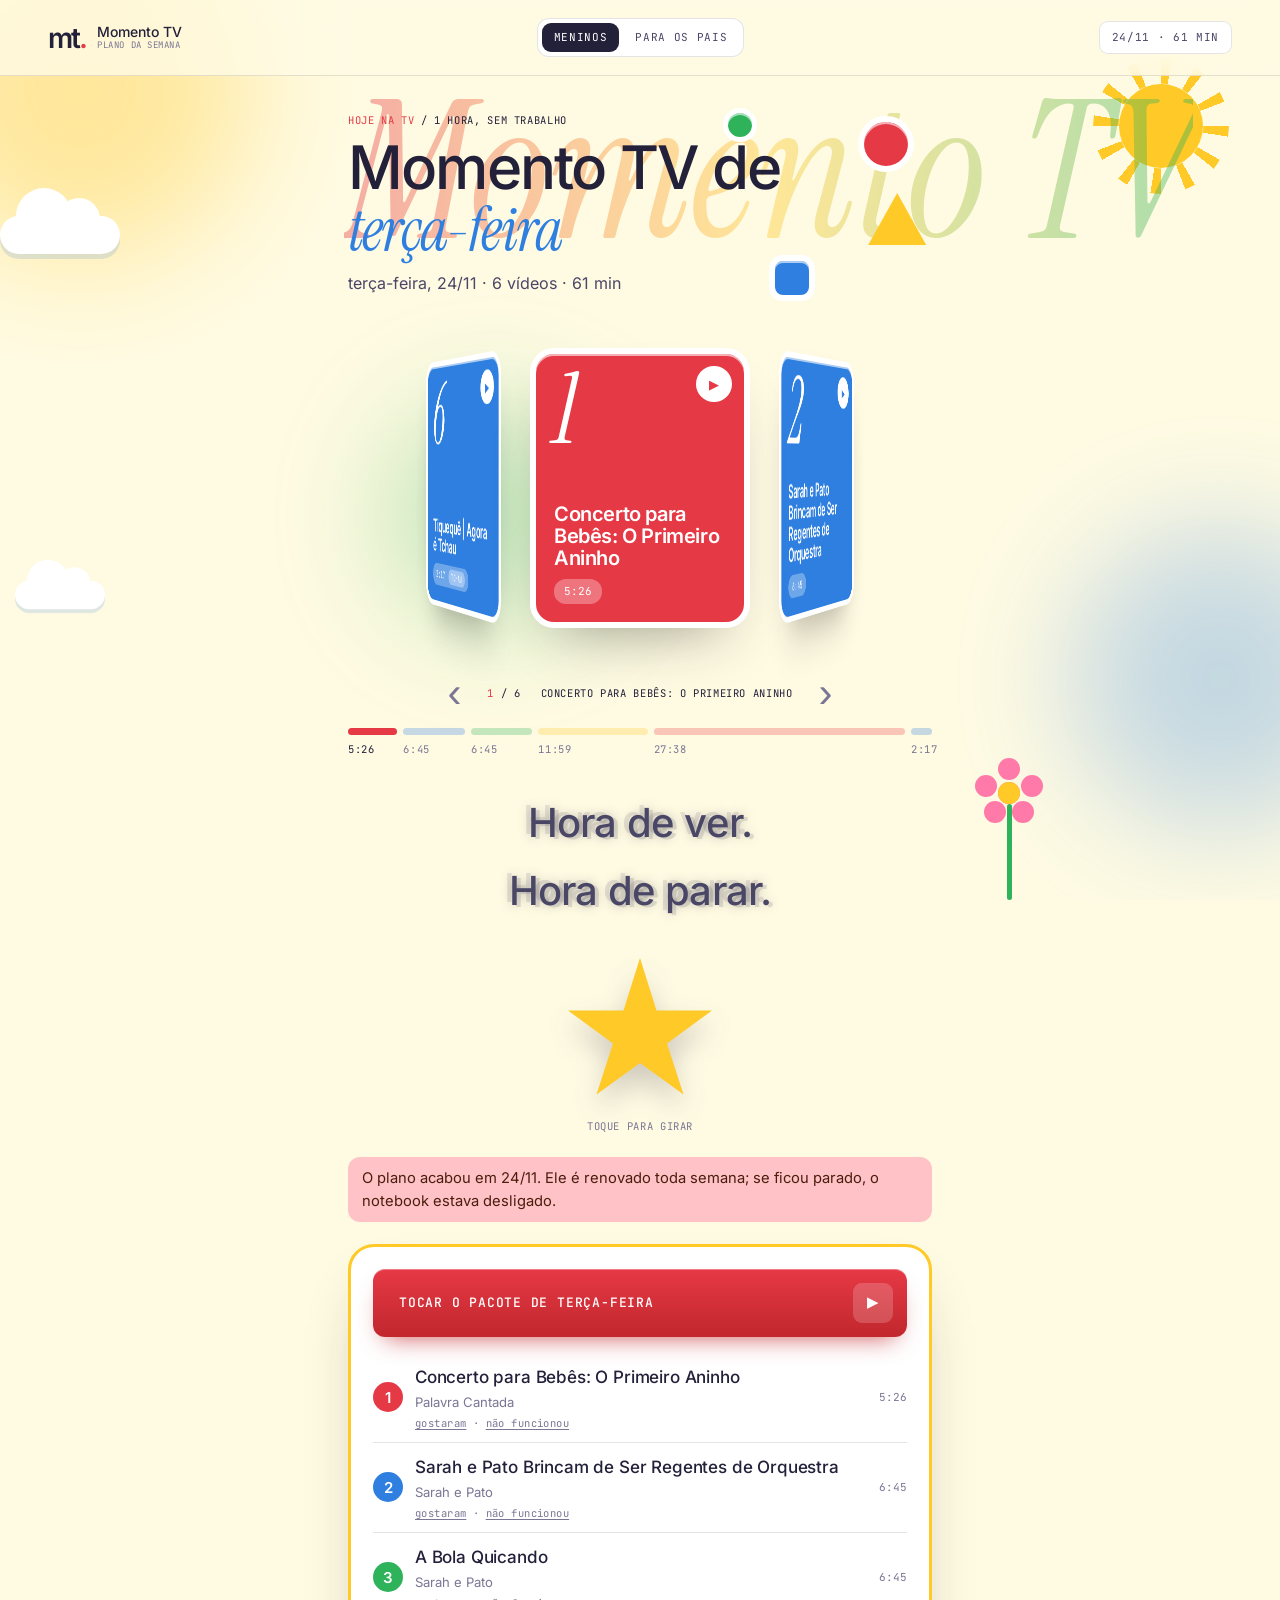
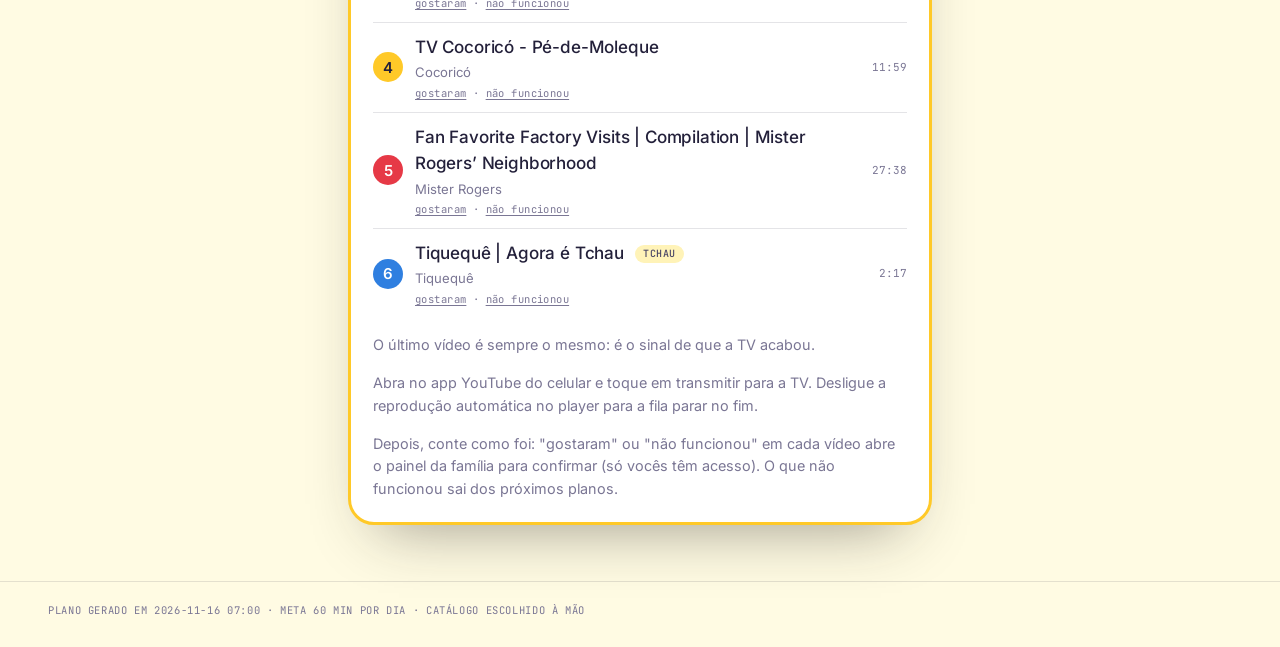
==== commit e7591fe5: "Página: fontes servidas pela própria página Inter, JetBrains Mono e Instrument Serif itálico saem do" ====
--- a/index.html
+++ b/index.html
@@ -10,10 +10,9 @@
 <link rel="icon" href="icones/mt-32.png" sizes="32x32" type="image/png">
 <link rel="apple-touch-icon" href="icones/mt-180.png">
 <link rel="manifest" href="manifest.webmanifest">
-<link rel="preconnect" href="https://fonts.googleapis.com">
-<link rel="stylesheet" href="https://fonts.googleapis.com/css2?family=Inter:wght@400;500;600&family=JetBrains+Mono:wght@400;500&family=Instrument+Serif:ital@1&display=swap">
+<link rel="preload" href="fontes/inter-latin.woff2" as="font" type="font/woff2" crossorigin>
 <!-- Estilo e script são comuns às duas páginas; ao mudar estilo.css ou pagina.js, aumente o ?v= nas duas -->
-<link rel="stylesheet" href="estilo.css?v=20261115b">
+<link rel="stylesheet" href="estilo.css?v=20261122a">
 </head>
 <body data-plano="plano.json" data-titulo="Momento TV de " data-meta="60" data-avaliar="https://claude.ai/artifact/XzqS7mqzaHzZkBcvkxbw5g">
 <div class="bg" aria-hidden="true"><i></i><i></i><i></i><b class="sol"></b><b class="nuvem n1"></b><b class="nuvem n2"></b><b class="balao"></b><b class="flor"></b></div>
--- a/estilo.css
+++ b/estilo.css
@@ -1,3 +1,114 @@
+/* Fontes servidas pela propria pagina (antes vinham do Google Fonts), mesmos arquivos e mesmas regras de subset.
+   Licencas em fontes/OFL-*.txt (SIL Open Font License 1.1). */
+/* latin-ext */
+@font-face {
+  font-family: 'Instrument Serif';
+  font-style: italic;
+  font-weight: 400;
+  font-display: swap;
+  src: url(fontes/instrument-serif-italico-latin-ext.woff2) format('woff2');
+  unicode-range: U+0100-02BA, U+02BD-02C5, U+02C7-02CC, U+02CE-02D7, U+02DD-02FF, U+0304, U+0308, U+0329, U+1D00-1DBF, U+1E00-1E9F, U+1EF2-1EFF, U+2020, U+20A0-20AB, U+20AD-20C4, U+2113, U+2C60-2C7F, U+A720-A7FF;
+}
+/* latin */
+@font-face {
+  font-family: 'Instrument Serif';
+  font-style: italic;
+  font-weight: 400;
+  font-display: swap;
+  src: url(fontes/instrument-serif-italico-latin.woff2) format('woff2');
+  unicode-range: U+0000-00FF, U+0131, U+0152-0153, U+02BB-02BC, U+02C6, U+02DA, U+02DC, U+0304, U+0308, U+0329, U+2000-206F, U+20AC, U+2122, U+2191, U+2193, U+2212, U+2215, U+FEFF, U+FFFD;
+}
+/* latin-ext */
+@font-face {
+  font-family: 'Inter';
+  font-style: normal;
+  font-weight: 400;
+  font-display: swap;
+  src: url(fontes/inter-latin-ext.woff2) format('woff2');
+  unicode-range: U+0100-02BA, U+02BD-02C5, U+02C7-02CC, U+02CE-02D7, U+02DD-02FF, U+0304, U+0308, U+0329, U+1D00-1DBF, U+1E00-1E9F, U+1EF2-1EFF, U+2020, U+20A0-20AB, U+20AD-20C4, U+2113, U+2C60-2C7F, U+A720-A7FF;
+}
+/* latin */
+@font-face {
+  font-family: 'Inter';
+  font-style: normal;
+  font-weight: 400;
+  font-display: swap;
+  src: url(fontes/inter-latin.woff2) format('woff2');
+  unicode-range: U+0000-00FF, U+0131, U+0152-0153, U+02BB-02BC, U+02C6, U+02DA, U+02DC, U+0304, U+0308, U+0329, U+2000-206F, U+20AC, U+2122, U+2191, U+2193, U+2212, U+2215, U+FEFF, U+FFFD;
+}
+/* latin-ext */
+@font-face {
+  font-family: 'Inter';
+  font-style: normal;
+  font-weight: 500;
+  font-display: swap;
+  src: url(fontes/inter-latin-ext.woff2) format('woff2');
+  unicode-range: U+0100-02BA, U+02BD-02C5, U+02C7-02CC, U+02CE-02D7, U+02DD-02FF, U+0304, U+0308, U+0329, U+1D00-1DBF, U+1E00-1E9F, U+1EF2-1EFF, U+2020, U+20A0-20AB, U+20AD-20C4, U+2113, U+2C60-2C7F, U+A720-A7FF;
+}
+/* latin */
+@font-face {
+  font-family: 'Inter';
+  font-style: normal;
+  font-weight: 500;
+  font-display: swap;
+  src: url(fontes/inter-latin.woff2) format('woff2');
+  unicode-range: U+0000-00FF, U+0131, U+0152-0153, U+02BB-02BC, U+02C6, U+02DA, U+02DC, U+0304, U+0308, U+0329, U+2000-206F, U+20AC, U+2122, U+2191, U+2193, U+2212, U+2215, U+FEFF, U+FFFD;
+}
+/* latin-ext */
+@font-face {
+  font-family: 'Inter';
+  font-style: normal;
+  font-weight: 600;
+  font-display: swap;
+  src: url(fontes/inter-latin-ext.woff2) format('woff2');
+  unicode-range: U+0100-02BA, U+02BD-02C5, U+02C7-02CC, U+02CE-02D7, U+02DD-02FF, U+0304, U+0308, U+0329, U+1D00-1DBF, U+1E00-1E9F, U+1EF2-1EFF, U+2020, U+20A0-20AB, U+20AD-20C4, U+2113, U+2C60-2C7F, U+A720-A7FF;
+}
+/* latin */
+@font-face {
+  font-family: 'Inter';
+  font-style: normal;
+  font-weight: 600;
+  font-display: swap;
+  src: url(fontes/inter-latin.woff2) format('woff2');
+  unicode-range: U+0000-00FF, U+0131, U+0152-0153, U+02BB-02BC, U+02C6, U+02DA, U+02DC, U+0304, U+0308, U+0329, U+2000-206F, U+20AC, U+2122, U+2191, U+2193, U+2212, U+2215, U+FEFF, U+FFFD;
+}
+/* latin-ext */
+@font-face {
+  font-family: 'JetBrains Mono';
+  font-style: normal;
+  font-weight: 400;
+  font-display: swap;
+  src: url(fontes/jetbrains-mono-latin-ext.woff2) format('woff2');
+  unicode-range: U+0100-02BA, U+02BD-02C5, U+02C7-02CC, U+02CE-02D7, U+02DD-02FF, U+0304, U+0308, U+0329, U+1D00-1DBF, U+1E00-1E9F, U+1EF2-1EFF, U+2020, U+20A0-20AB, U+20AD-20C4, U+2113, U+2C60-2C7F, U+A720-A7FF;
+}
+/* latin */
+@font-face {
+  font-family: 'JetBrains Mono';
+  font-style: normal;
+  font-weight: 400;
+  font-display: swap;
+  src: url(fontes/jetbrains-mono-latin.woff2) format('woff2');
+  unicode-range: U+0000-00FF, U+0131, U+0152-0153, U+02BB-02BC, U+02C6, U+02DA, U+02DC, U+0304, U+0308, U+0329, U+2000-206F, U+20AC, U+2122, U+2191, U+2193, U+2212, U+2215, U+FEFF, U+FFFD;
+}
+/* latin-ext */
+@font-face {
+  font-family: 'JetBrains Mono';
+  font-style: normal;
+  font-weight: 500;
+  font-display: swap;
+  src: url(fontes/jetbrains-mono-latin-ext.woff2) format('woff2');
+  unicode-range: U+0100-02BA, U+02BD-02C5, U+02C7-02CC, U+02CE-02D7, U+02DD-02FF, U+0304, U+0308, U+0329, U+1D00-1DBF, U+1E00-1E9F, U+1EF2-1EFF, U+2020, U+20A0-20AB, U+20AD-20C4, U+2113, U+2C60-2C7F, U+A720-A7FF;
+}
+/* latin */
+@font-face {
+  font-family: 'JetBrains Mono';
+  font-style: normal;
+  font-weight: 500;
+  font-display: swap;
+  src: url(fontes/jetbrains-mono-latin.woff2) format('woff2');
+  unicode-range: U+0000-00FF, U+0131, U+0152-0153, U+02BB-02BC, U+02C6, U+02DA, U+02DC, U+0304, U+0308, U+0329, U+2000-206F, U+20AC, U+2122, U+2191, U+2193, U+2212, U+2215, U+FEFF, U+FFFD;
+}
+
 /* Momento TV: estilo comum a index.html e pais.html. Cada página troca só as cores em um <style> próprio. */
 /* Tokens do design system Noa Vale (noa-vale-design-system) */
 :root{
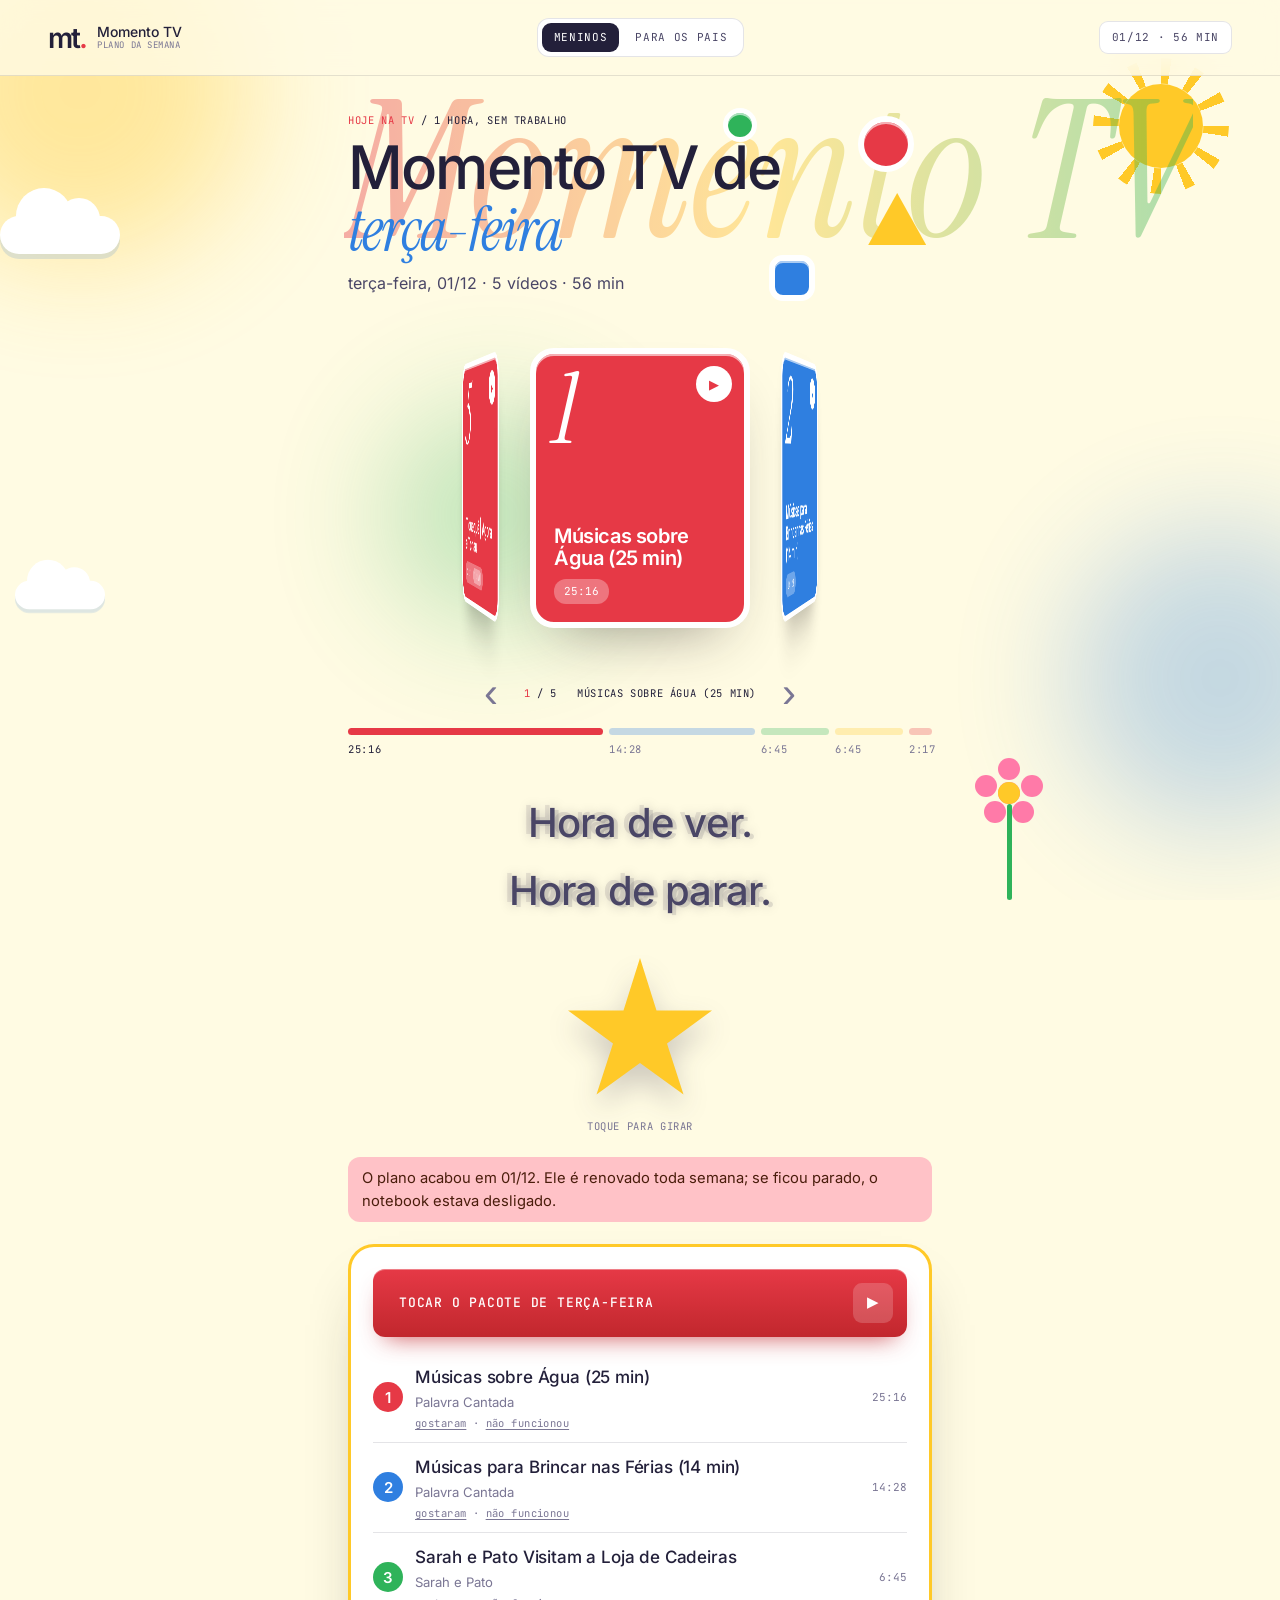
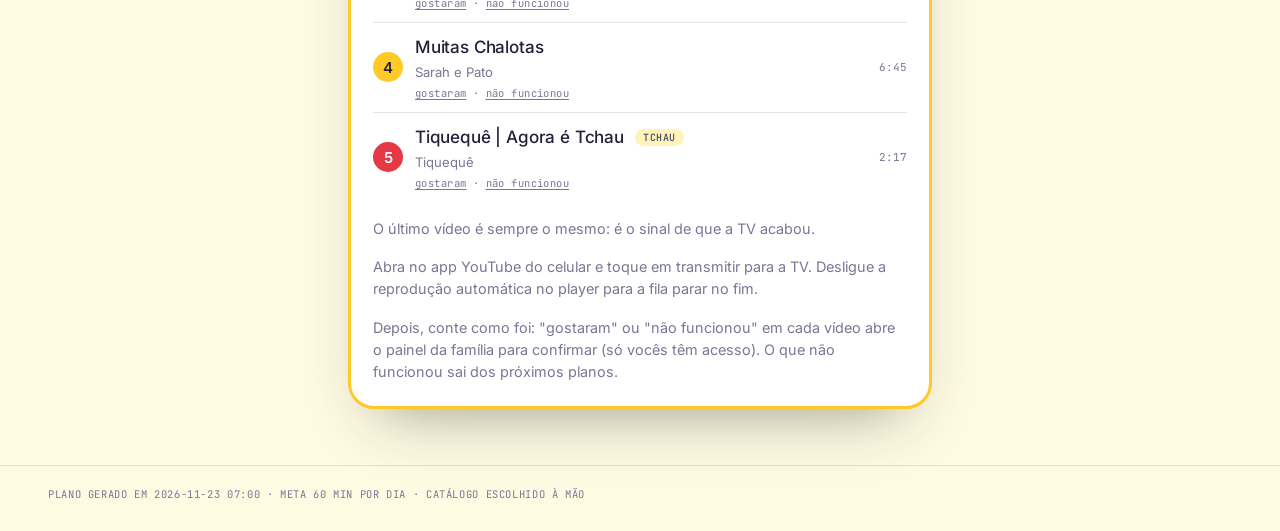
==== commit f4e3ee20: "Página: Content-Security-Policy e links montados só a partir do id As duas páginas ganham uma Conten" ====
--- a/index.html
+++ b/index.html
@@ -4,6 +4,9 @@
 <meta charset="utf-8">
 <meta name="viewport" content="width=device-width,initial-scale=1">
 <meta name="robots" content="noindex">
+<meta name="description" content="Pacote de vídeos do dia, de um catálogo escolhido à mão.">
+<!-- Só carrega o que é desta página; script injetado e link javascript: não rodam. O style inline é das cores por página. -->
+<meta http-equiv="Content-Security-Policy" content="default-src 'none'; script-src 'self'; style-src 'self' 'unsafe-inline'; img-src 'self'; font-src 'self'; connect-src 'self'; manifest-src 'self'; base-uri 'none'; form-action 'none'">
 <meta name="theme-color" content="#fffbe3">
 <title>Momento TV</title>
 <link rel="icon" href="icones/mt.svg" type="image/svg+xml">
@@ -12,7 +15,7 @@
 <link rel="manifest" href="manifest.webmanifest">
 <link rel="preload" href="fontes/inter-latin.woff2" as="font" type="font/woff2" crossorigin>
 <!-- Estilo e script são comuns às duas páginas; ao mudar estilo.css ou pagina.js, aumente o ?v= nas duas -->
-<link rel="stylesheet" href="estilo.css?v=20261122a">
+<link rel="stylesheet" href="estilo.css?v=20261126a">
 </head>
 <body data-plano="plano.json" data-titulo="Momento TV de " data-meta="60" data-avaliar="https://claude.ai/artifact/XzqS7mqzaHzZkBcvkxbw5g">
 <div class="bg" aria-hidden="true"><i></i><i></i><i></i><b class="sol"></b><b class="nuvem n1"></b><b class="nuvem n2"></b><b class="balao"></b><b class="flor"></b></div>
@@ -40,14 +43,14 @@
     <div class="scatter" aria-hidden="true"><span class="toy t1"></span><span class="toy t2"></span><span class="toy t3"></span><span class="toy t4"></span></div>
   </section>
 
-  <section class="roda reveal" id="roda" hidden aria-label="Vídeos de hoje">
+  <section class="roda reveal carregando" id="roda" aria-label="Vídeos de hoje" aria-busy="true">
     <div class="carousel"><div class="ring" id="ring"></div></div>
     <div class="roda-foot">
       <button class="chev" id="prev" aria-label="Vídeo anterior">&lsaquo;</button>
       <p class="mono tiny"><span class="accent" id="cur-index">1</span> / <span id="cur-total">1</span> &nbsp; <span id="cur-title"></span></p>
       <button class="chev" id="next" aria-label="Próximo vídeo">&rsaquo;</button>
     </div>
-    <div class="steps" id="steps"></div>
+    <div class="steps" id="steps"><button type="button" tabindex="-1" aria-hidden="true"><i></i>0:00</button></div>
   </section>
 
   <p class="dust" aria-hidden="true"><span>Hora de ver.</span><span>Hora de parar.</span></p>
@@ -78,6 +81,6 @@
 <footer class="site-footer">
   <p class="mono tiny" id="rodape"></p>
 </footer>
-<script src="pagina.js?v=20261115b"></script>
+<script src="pagina.js?v=20261126a"></script>
 </body>
 </html>
--- a/estilo.css
+++ b/estilo.css
@@ -218,6 +218,8 @@
 }
 /* ---- Efeitos do Noa Vale: roda 3D, dust, objetos soltos, passos ---- */
 .roda{display:flex;flex-direction:column;gap:14px}
+/* Enquanto o plano carrega, o carrossel ocupa o espaco dele, invisivel: o que vem abaixo nao pula quando ele aparece. */
+.roda.carregando{visibility:hidden}
 .carousel{position:relative;height:340px;perspective:1200px;perspective-origin:50% 40%}
 .ring{position:absolute;inset:0;margin:auto;width:220px;height:280px;transform-style:preserve-3d;transition:transform 1.1s cubic-bezier(.22,.8,.2,1)}
 .vcard{position:absolute;inset:0;display:flex;flex-direction:column;justify-content:space-between;padding:18px;border-radius:24px;border:6px solid #fff;background:var(--c);color:#fff;box-shadow:var(--shadow);backface-visibility:hidden;transform:rotateY(var(--a)) translateZ(var(--r))}
